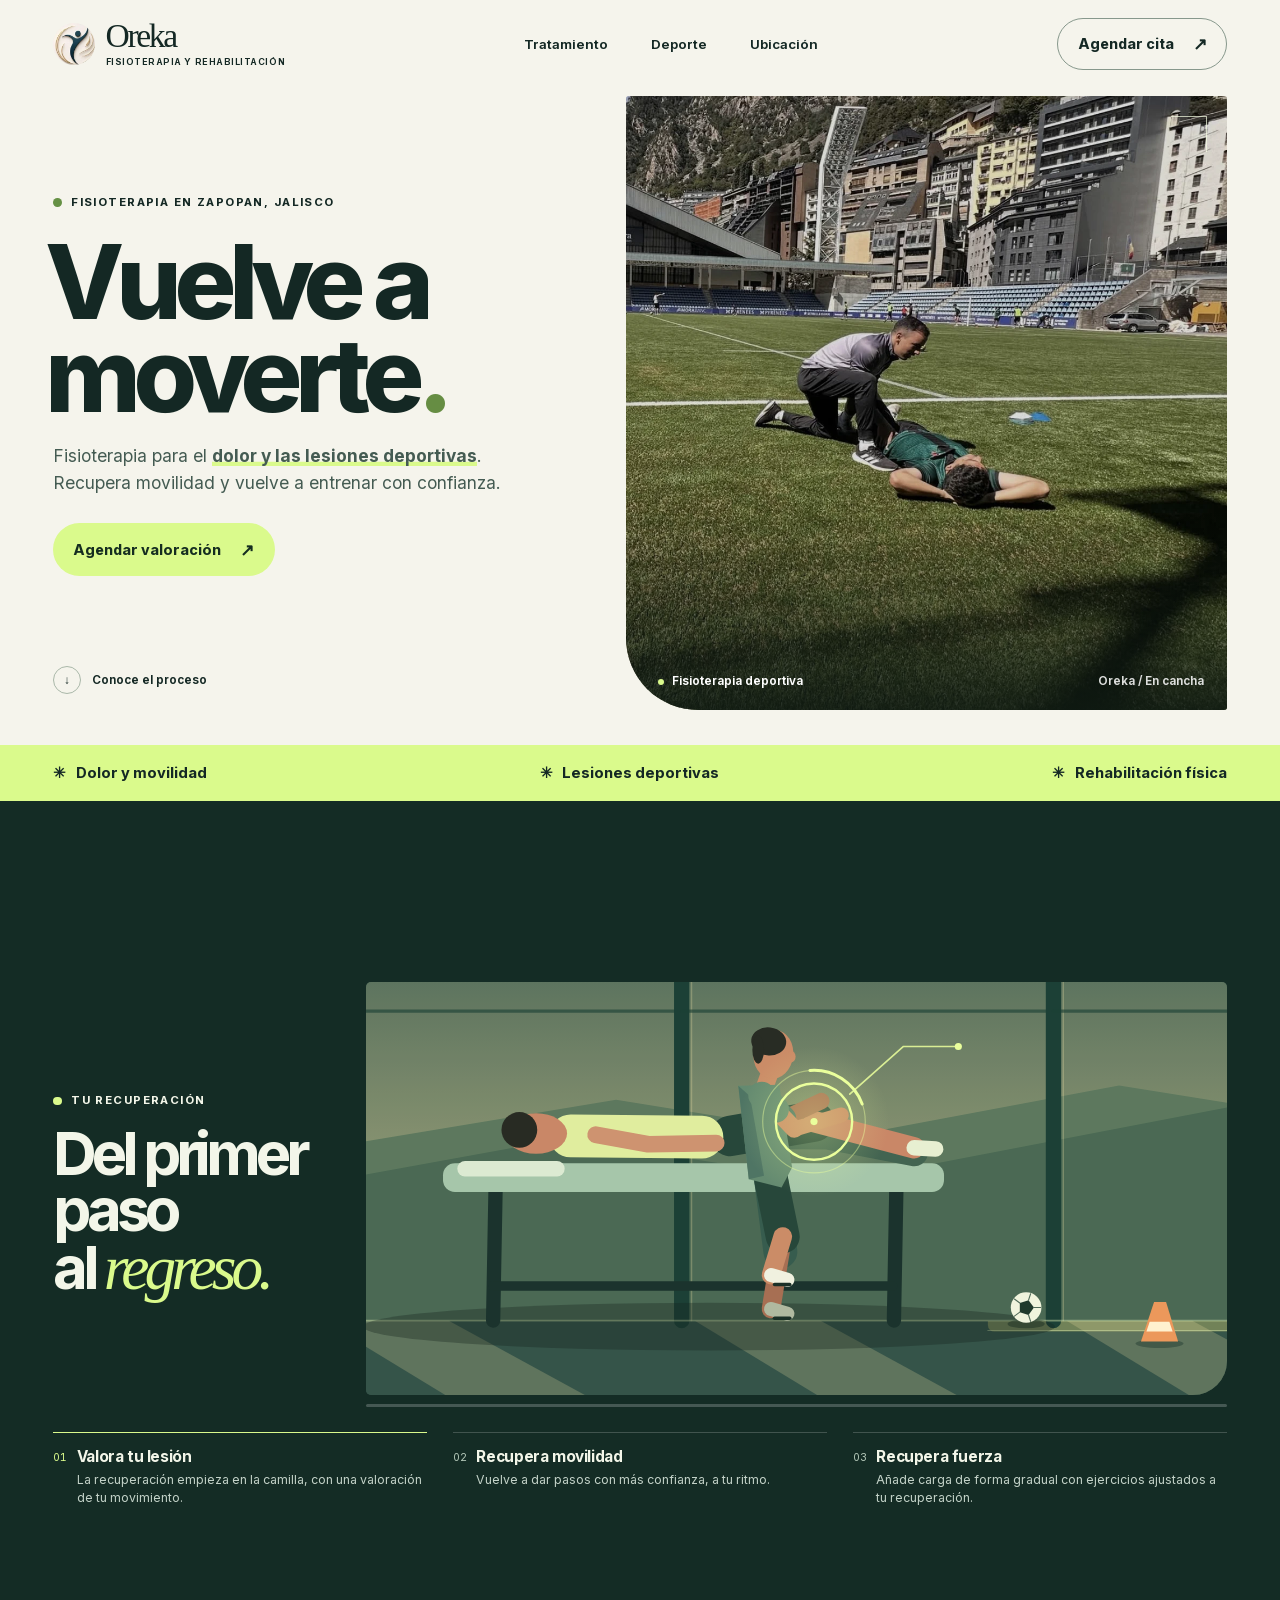
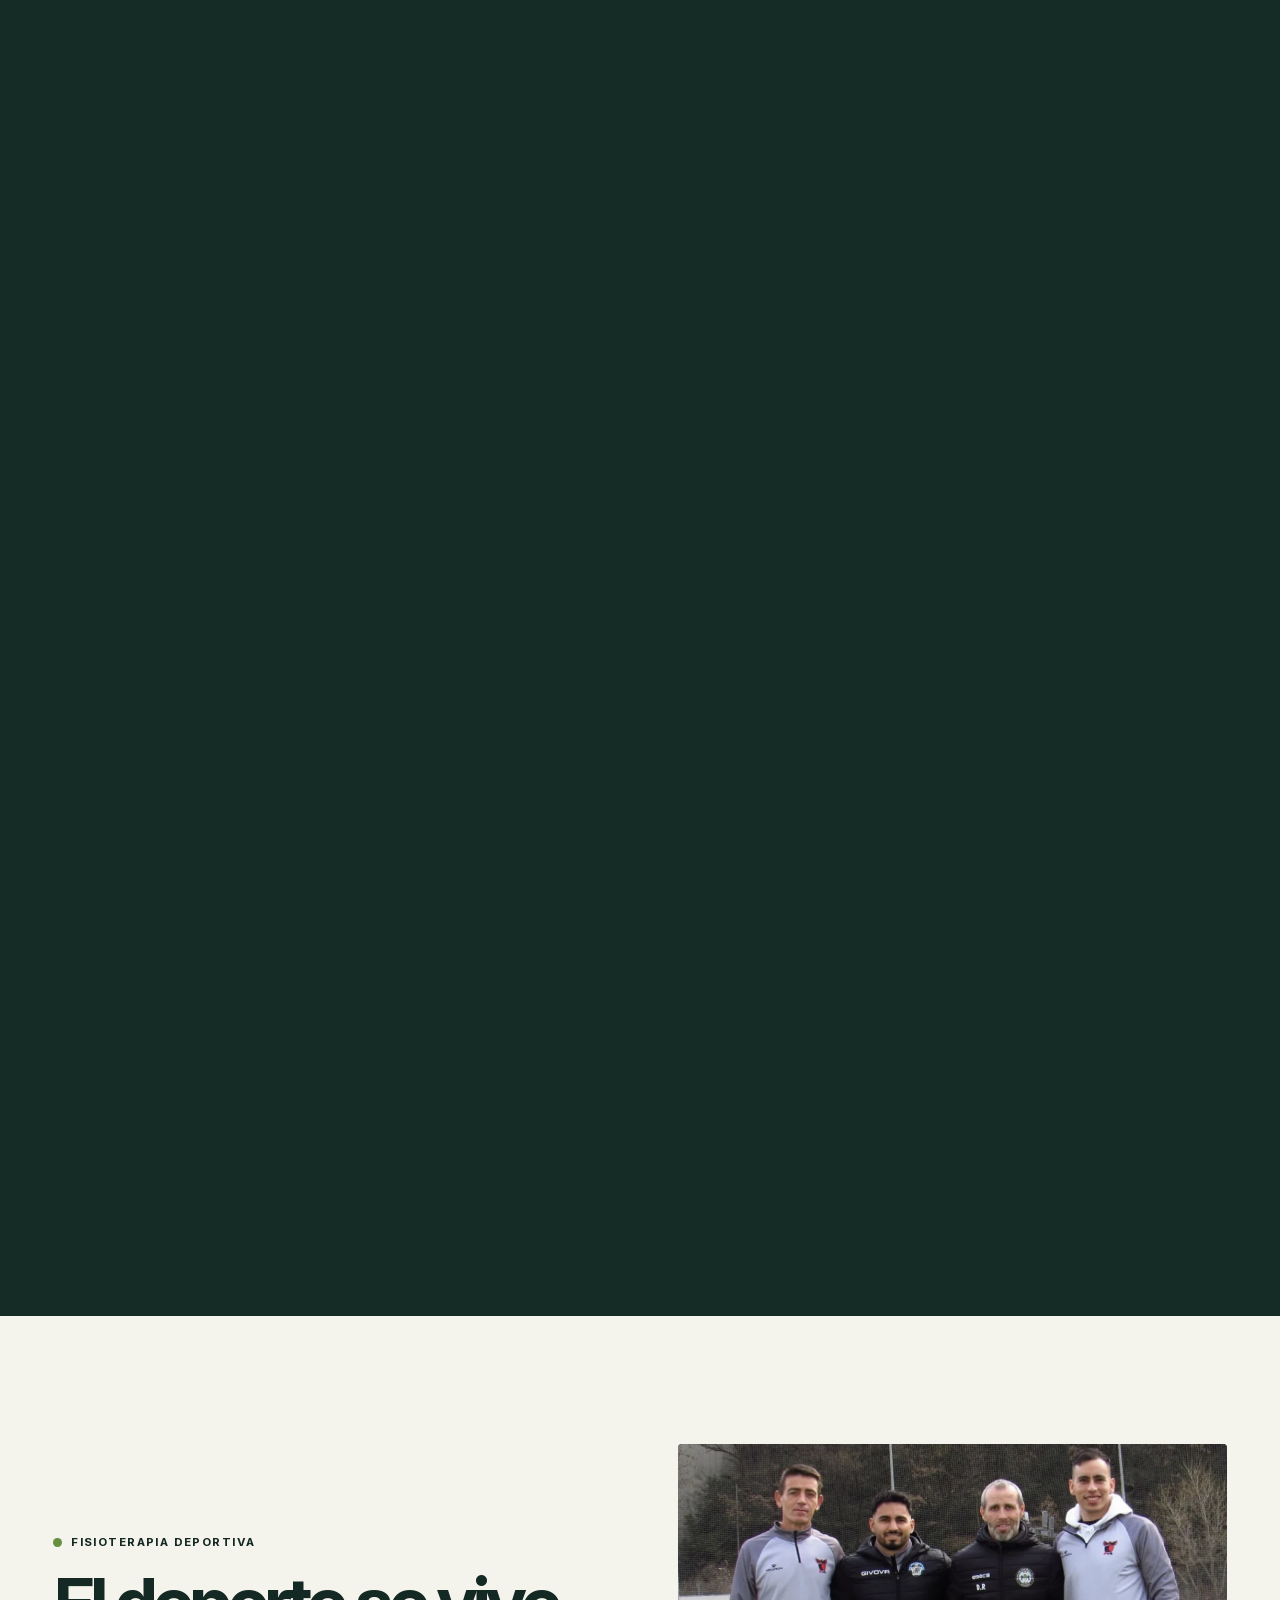
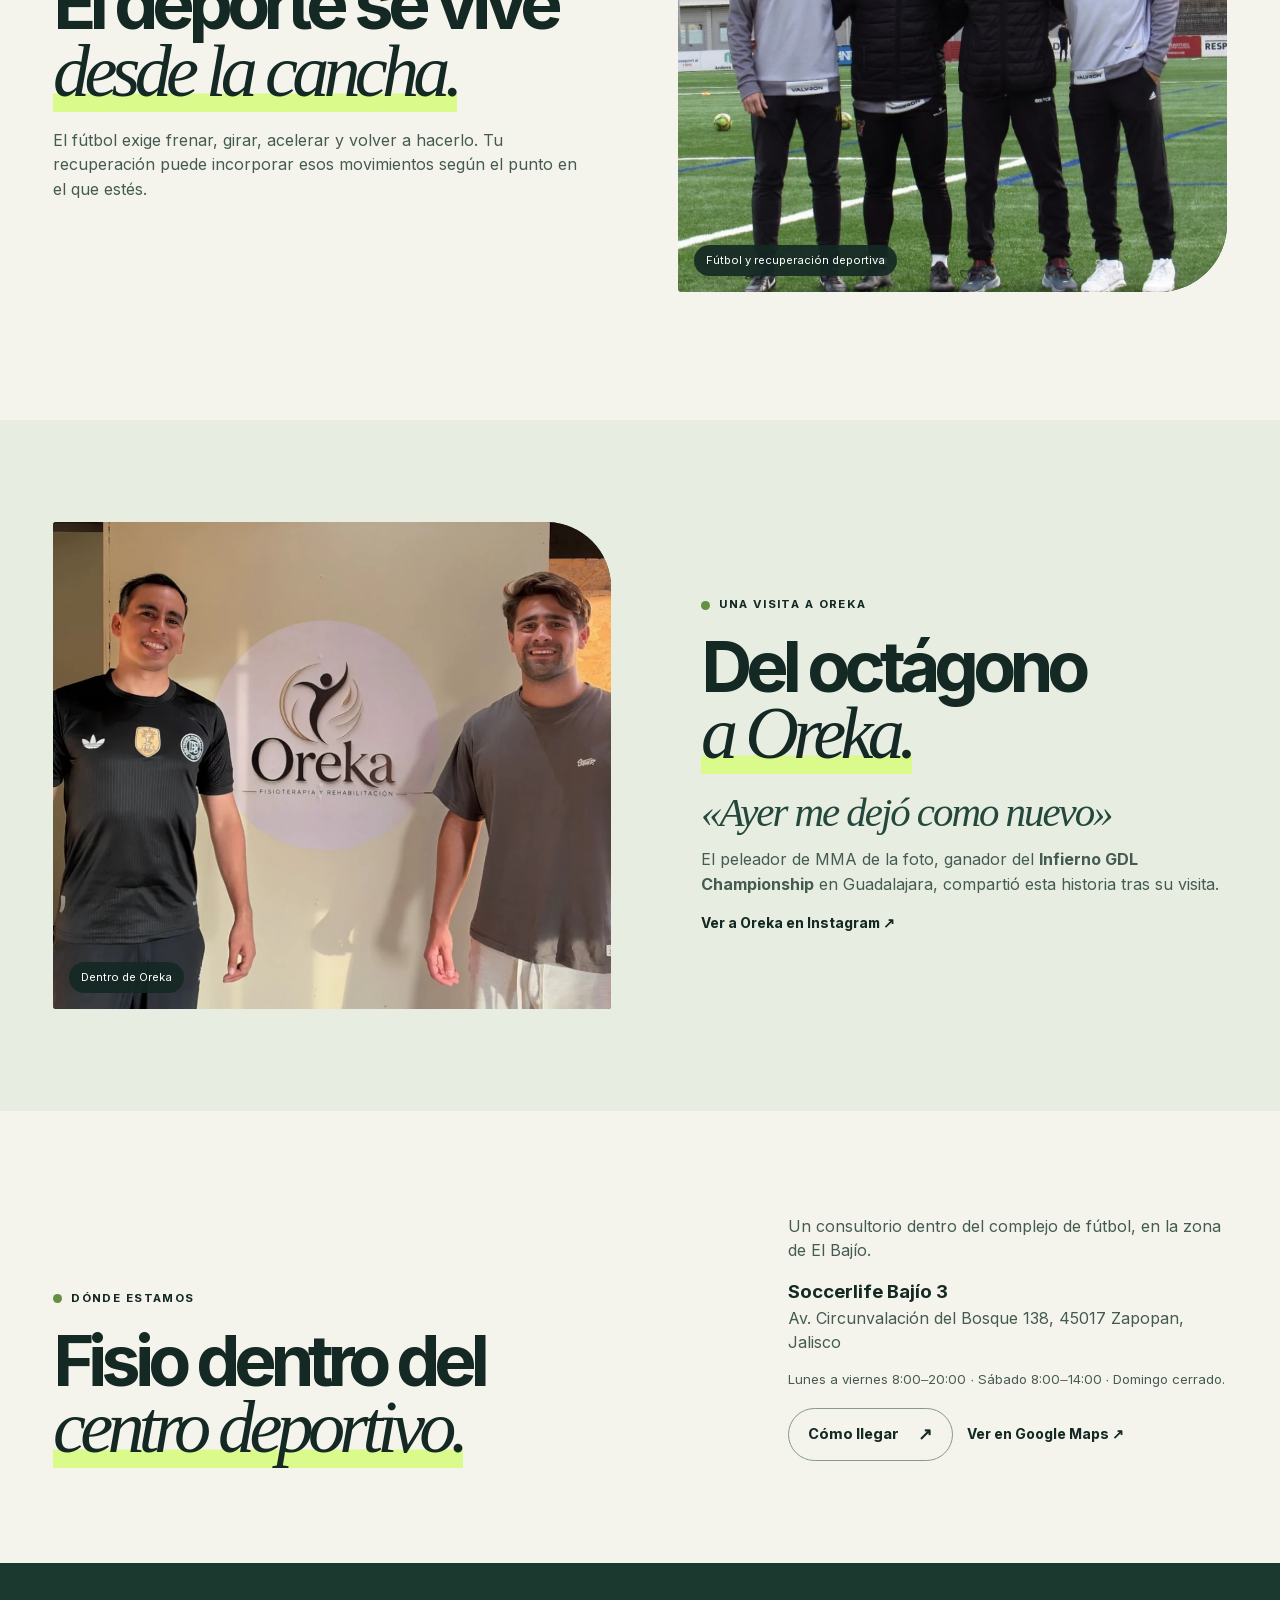
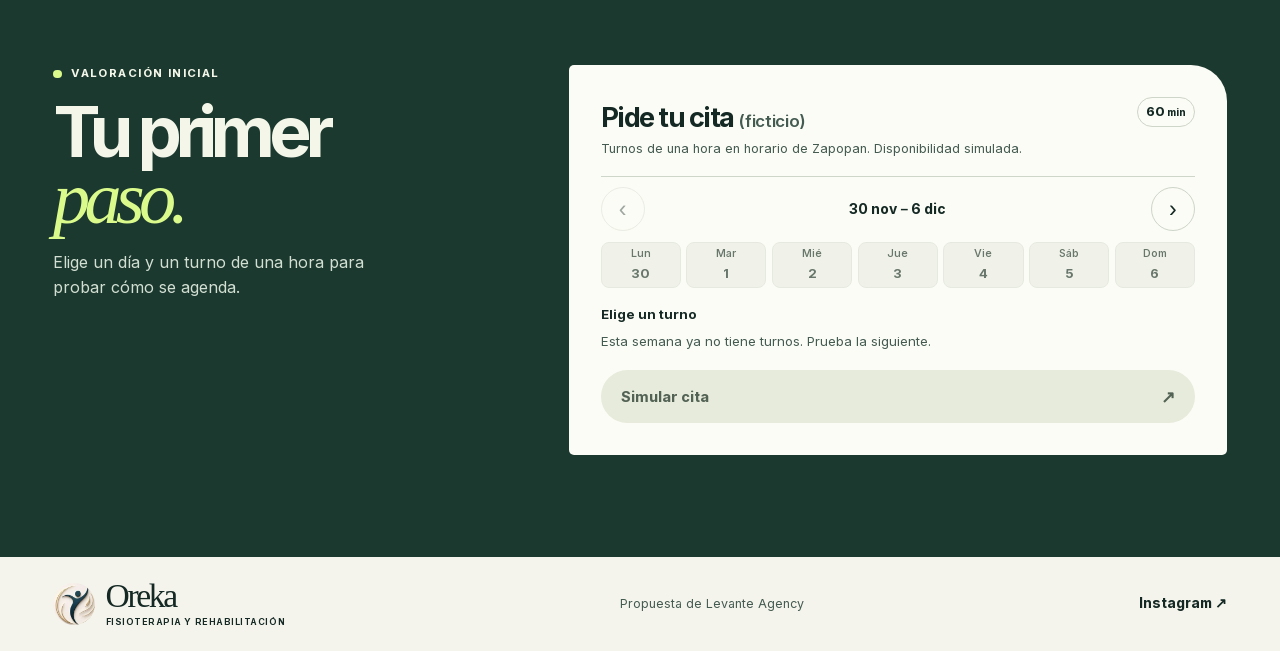
==== index.html @ 7a0b1329 "Publish Oreka physiotherapy landing" ====
<!doctype html>
<html lang="es-MX">
<head>
  <meta charset="utf-8">
  <meta name="viewport" content="width=device-width, initial-scale=1">
  <meta name="theme-color" content="#f5f4ec">
  <meta name="robots" content="noindex, nofollow">
  <meta name="description" content="Oreka Fisioterapia y Rehabilitación en Zapopan, Jalisco. Fisioterapia para el dolor, lesiones deportivas y recuperación de la movilidad.">
  <meta property="og:title" content="Oreka Fisioterapia y Rehabilitación">
  <meta property="og:description" content="Vuelve a moverte con confianza. Conoce Oreka y prueba la agenda de demostración.">
  <meta property="og:image" content="https://gonzalosystems.github.io/oreka-fisioterapia/assets/cancha.webp">
  <link rel="icon" href="assets/oreka-logo.webp" type="image/webp">
  <link rel="stylesheet" href="styles.css">
  <script defer src="app.js"></script>
  <title>Oreka · Fisioterapia y rehabilitación</title>
</head>
<body>
  <a class="skip" href="#contenido">Ir al contenido</a>
  <header class="header shell">
    <a class="brand" href="#inicio" aria-label="Oreka, inicio">
      <img src="assets/oreka-logo.webp" width="42" height="42" alt="">
      <span>Oreka<small>Fisioterapia y rehabilitación</small></span>
    </a>
    <nav aria-label="Navegación principal">
      <a href="#tratamiento">Tratamiento</a>
      <a href="#deporte">Deporte</a>
      <a href="#ubicacion">Ubicación</a>
    </nav>
    <a class="button button-outline header-book" href="#cita">Agendar cita <span aria-hidden="true">↗</span></a>
  </header>

  <main id="contenido">
    <section class="hero shell" id="inicio" aria-labelledby="hero-title">
      <div class="hero-copy">
        <p class="eyebrow"><span class="dot"></span> Fisioterapia en Zapopan, Jalisco</p>
        <h1 id="hero-title">Vuelve a<br>moverte<span class="period">.</span></h1>
        <p class="hero-description">Fisioterapia para el <strong class="accent-mark">dolor y las lesiones deportivas</strong>. Recupera movilidad y vuelve a entrenar con confianza.</p>
        <a class="button button-primary" href="#cita">Agendar valoración <span aria-hidden="true">↗</span></a>
        <a class="scroll-link" href="#tratamiento"><span aria-hidden="true">↓</span> Conoce el proceso</a>
      </div>
      <figure class="hero-image">
        <img src="assets/cancha.webp" width="1132" height="1143" alt="Fisioterapeuta atendiendo a un jugador sobre el césped de una cancha de fútbol" fetchpriority="high">
        <div class="finder" aria-hidden="true"></div>
        <figcaption><i></i> Fisioterapia deportiva <span>Oreka / En cancha</span></figcaption>
      </figure>
    </section>

    <div class="service-strip" aria-label="Áreas de atención">
      <div class="shell">
        <span><i aria-hidden="true">✳</i> Dolor y movilidad</span>
        <span><i aria-hidden="true">✳</i> Lesiones deportivas</span>
        <span><i aria-hidden="true">✳</i> Rehabilitación física</span>
      </div>
    </div>

    <section class="motion" id="tratamiento" aria-labelledby="motion-title">
      <div class="motion-sticky">
        <div class="shell motion-inner">
          <div class="motion-intro">
            <p class="eyebrow"><span class="dot"></span> Tu recuperación</p>
            <h2 id="motion-title">Del primer paso<br> al <em>regreso.</em></h2>
          </div>
          <div class="motion-figure">
            <canvas id="athlete" width="1000" height="480" aria-hidden="true"></canvas>
            <div class="motion-track" aria-hidden="true"><span></span></div>
          </div>
          <ol class="motion-steps">
            <li><span class="step-number" aria-hidden="true">01</span><div><h3>Valora tu lesión</h3><p>La recuperación empieza en la camilla, con una valoración de tu movimiento.</p></div></li>
            <li><span class="step-number" aria-hidden="true">02</span><div><h3>Recupera movilidad</h3><p>Vuelve a dar pasos con más confianza, a tu ritmo.</p></div></li>
            <li><span class="step-number" aria-hidden="true">03</span><div><h3>Recupera fuerza</h3><p>Añade carga de forma gradual con ejercicios ajustados a tu recuperación.</p></div></li>
          </ol>
        </div>
      </div>
    </section>

    <section class="sport shell" id="deporte" aria-labelledby="sport-title">
      <div class="section-intro">
        <p class="eyebrow"><span class="dot"></span> Fisioterapia deportiva</p>
        <h2 id="sport-title">El deporte se vive<br><em class="accent-mark">desde la cancha.</em></h2>
        <p>El fútbol exige frenar, girar, acelerar y volver a hacerlo. Tu recuperación puede incorporar esos movimientos según el punto en el que estés.</p>
      </div>
      <figure class="team-image">
        <img src="assets/equipo.webp" alt="Cuatro integrantes de un cuerpo deportivo posan juntos en un campo de fútbol" width="1050" height="953" loading="lazy">
        <figcaption>Fútbol y recuperación deportiva</figcaption>
      </figure>
    </section>

    <section class="story" aria-labelledby="story-title">
      <div class="shell story-grid">
        <figure class="story-image">
          <img src="assets/oreka-mma.webp" alt="El fisioterapeuta de Oreka a la izquierda junto a un peleador de MMA en las instalaciones de Oreka" width="1150" height="900" loading="lazy">
          <figcaption>Dentro de Oreka</figcaption>
        </figure>
        <div class="story-copy">
          <p class="eyebrow"><span class="dot"></span> Una visita a Oreka</p>
          <h2 id="story-title">Del octágono<br><em class="accent-mark">a Oreka.</em></h2>
          <blockquote>«Ayer me dejó como nuevo»</blockquote>
          <p>El peleador de MMA de la foto, ganador del <strong>Infierno GDL Championship</strong> en Guadalajara, compartió esta historia tras su visita.</p>
          <a class="text-link" href="https://www.instagram.com/oreka_fisio/" target="_blank" rel="noopener">Ver a Oreka en Instagram <span aria-hidden="true">↗</span></a>
        </div>
      </div>
    </section>

    <section class="location shell" id="ubicacion" aria-labelledby="location-title">
      <div>
        <p class="eyebrow"><span class="dot"></span> Dónde estamos</p>
        <h2 id="location-title">Fisio dentro del<br><em class="accent-mark">centro deportivo.</em></h2>
      </div>
      <div class="location-detail">
        <p>Un consultorio dentro del complejo de fútbol, en la zona de El Bajío.</p>
        <address><strong>Soccerlife Bajío 3</strong>Av. Circunvalación del Bosque 138, 45017 Zapopan, Jalisco</address>
        <p class="location-hours">Lunes a viernes 8:00–20:00 · Sábado 8:00–14:00 · Domingo cerrado.</p>
        <a class="button button-outline" href="https://www.google.com/maps/dir/?api=1&amp;destination=Oreka%20Fisioterapia%20y%20Rehabilitaci%C3%B3n%2C%20Av.%20Circunvalaci%C3%B3n%20del%20Bosque%20138%2C%20Zapopan%2C%20Jalisco" target="_blank" rel="noopener">Cómo llegar <span aria-hidden="true">↗</span></a>
        <a class="text-link google-profile" href="https://www.google.com/maps/search/?api=1&amp;query=Oreka%20fisioterapia%20y%20rehabilitaci%C3%B3n%2C%20Av.%20Circunvalaci%C3%B3n%20del%20Bosque%20138%2C%20Zapopan" target="_blank" rel="noopener">Ver en Google Maps <span aria-hidden="true">↗</span></a>
      </div>
    </section>

    <section class="booking" id="cita" aria-labelledby="booking-title">
      <div class="shell booking-inner">
        <div class="booking-copy">
          <p class="eyebrow"><span class="dot"></span> Valoración inicial</p>
          <h2 id="booking-title">Tu primer<br><em>paso.</em></h2>
          <p>Elige un día y un turno de una hora para probar cómo se agenda.</p>
        </div>
        <div class="calendar">
          <div class="calendar-heading">
            <div><h3>Pide tu cita <small>(ficticio)</small></h3><p id="calendar-note">Turnos de una hora en horario de Zapopan. Disponibilidad simulada.</p></div>
            <span class="calendar-clock" aria-hidden="true">60<span> min</span></span>
          </div>
          <div class="week-heading">
            <button type="button" id="prev-week" aria-label="Semana anterior">‹</button>
            <p id="week-label" aria-live="polite"></p>
            <button type="button" id="next-week" aria-label="Semana siguiente">›</button>
          </div>
          <fieldset class="choice-field">
            <legend class="sr-only">Elige el día</legend>
            <div class="days" id="days"></div>
          </fieldset>
          <fieldset class="choice-field">
            <legend id="slots-label">Elige un turno</legend>
            <div class="slots" id="slots"></div>
          </fieldset>
          <button class="button button-primary reserve" type="button" id="reserve" disabled>Simular cita <span aria-hidden="true">↗</span></button>
          <p id="confirmation" role="status" hidden></p>
          <noscript><p>Activa JavaScript para probar la agenda.</p></noscript>
        </div>
      </div>
    </section>
  </main>

  <footer class="footer shell">
    <a class="brand" href="#inicio" aria-label="Oreka, volver al inicio">
      <img src="assets/oreka-logo.webp" width="42" height="42" alt="">
      <span>Oreka<small>Fisioterapia y rehabilitación</small></span>
    </a>
    <p>Propuesta de Levante Agency</p>
    <a class="text-link" href="https://www.instagram.com/oreka_fisio/" target="_blank" rel="noopener">Instagram <span aria-hidden="true">↗</span></a>
  </footer>
</body>
</html>
---- styles.css ----
@font-face {
  font-family: Inter;
  src: url("assets/inter.woff2") format("woff2");
  font-weight: 100 900;
  font-display: swap;
}
:root {
  --paper: #f5f4ec;
  --ink: #142824;
  --muted: #445b52;
  --green: #1c4036;
  --acid: #dafa8c;
  --line: #ced5c9;
  --serif: Georgia, "Times New Roman", serif;
  --gutter: clamp(1.15rem, 4.15vw, 4.25rem);
}
* { box-sizing: border-box; }
html { scroll-behavior: smooth; }
body { margin: 0; background: var(--paper); color: var(--ink); font: 400 1rem/1.55 Inter, Arial, sans-serif; }
body, figure, blockquote, p, h1, h2, h3, ol { margin: 0; }
img { display: block; width: 100%; height: 100%; object-fit: cover; }
a { color: inherit; text-decoration: none; }
button { font: inherit; color: inherit; cursor: pointer; }
button:disabled { cursor: default; }
:focus-visible { outline: 3px solid #477a30; outline-offset: 4px; }
.motion :focus-visible, .booking :focus-visible { outline-color: #86ae53; }
.shell { width: min(100%, 1512px); margin-inline: auto; padding-inline: var(--gutter); }
.skip { position: absolute; z-index: 10; left: 1rem; top: .5rem; transform: translateY(-150%); padding: .75rem 1rem; background: white; }
.skip:focus { transform: none; }
.sr-only { position: absolute; width: 1px; height: 1px; clip-path: inset(50%); overflow: hidden; white-space: nowrap; }
.header { display: flex; align-items: center; justify-content: space-between; min-height: 88px; gap: 1rem; }
.brand { display: inline-flex; align-items: center; gap: .65rem; font: 500 2.1rem/.9 var(--serif); letter-spacing: -.07em; flex-shrink: 0; }
.brand img { width: 42px; height: 42px; border-radius: 50%; }
.brand small { display: block; margin-top: .38rem; font: 650 .56rem/1 Inter, Arial, sans-serif; letter-spacing: .06em; text-transform: uppercase; }
.header nav { display: flex; gap: clamp(1.1rem, 3.35vw, 3.5rem); font-size: .83rem; font-weight: 640; }
.header nav a:hover, .text-link:hover { text-decoration: underline; text-underline-offset: .24em; }
.button { display: inline-flex; align-items: center; justify-content: space-between; gap: 1.2rem; padding: .77rem 1.2rem; min-height: 48px; border: 1px solid transparent; border-radius: 99px; font-size: .89rem; font-weight: 740; transition: background .18s, color .18s, transform .18s; }
.button:hover:not(:disabled) { transform: translateY(-2px); }
.button span { font-size: 1.18em; }
.button-outline { border-color: #87988c; }
.button-outline:hover { background: #e4e9df; }
.button-primary { background: var(--acid); color: #152d20; }
.button-primary:hover:not(:disabled) { background: #cbe978; }
.button-primary:disabled { background: #e7ebdb; color: #526254; }
.hero { display: grid; grid-template-columns: 1fr 1.05fr; align-items: stretch; padding-top: 8px; padding-bottom: 2.15rem; }
.hero-copy { position: relative; align-self: stretch; display: flex; align-items: flex-start; flex-direction: column; justify-content: center; min-width: 0; padding: 3rem 1rem 5.3rem 0; }
.eyebrow { display: flex; align-items: center; gap: .58rem; font-size: .71rem; font-weight: 720; letter-spacing: .125em; text-transform: uppercase; }
.dot { display: inline-block; width: .55rem; height: .55rem; background: #659044; border-radius: 50%; flex: 0 0 auto; }
.hero h1 { font-size: clamp(4.15rem, 8.1vw, 8.6rem); font-weight: 780; line-height: .9; letter-spacing: -.079em; margin: 1.5rem 0 1.35rem -.075em; }
.period { color: #668d43; }
.accent-mark { box-shadow: inset 0 -.25em var(--acid); box-decoration-break: clone; -webkit-box-decoration-break: clone; }
.hero-description { max-width: 28rem; color: var(--muted); font-size: clamp(.97rem, 1.35vw, 1.19rem); margin-bottom: 1.65rem; }
.scroll-link { position: absolute; bottom: 1rem; display: inline-flex; align-items: center; gap: .65rem; font-size: .73rem; font-weight: 650; }
.scroll-link span { display: grid; place-items: center; border: 1px solid #aab8a9; width: 28px; height: 28px; border-radius: 50%; }
.hero-image { position: relative; overflow: hidden; isolation: isolate; height: clamp(460px, 48vw, 694px); border-radius: 3px 3px 3px 72px; background: #36513b; }
.hero-image img { object-position: center 50%; }
.hero-image::after { content: ""; position: absolute; inset: 35% 0 0; pointer-events: none; background: linear-gradient(transparent 50%, #101b13e0); }
.hero-image figcaption { position: absolute; z-index: 1; left: 2rem; right: 1.45rem; bottom: 1.24rem; color: #fff; display: flex; align-items: center; gap: .55rem; font-size: .73rem; font-weight: 650; }
.hero-image figcaption span { margin-left: auto; opacity: .85; }
.hero-image figcaption i { width: 6px; height: 6px; background: var(--acid); border-radius: 50%; }
.finder { position: absolute; top: 1.25rem; right: 1.25rem; width: 36px; height: 36px; border-top: 1px solid #f7ffe4b3; border-right: 1px solid #f7ffe4b3; }
.service-strip { background: var(--acid); }
.service-strip .shell { display: flex; justify-content: space-between; gap: 1rem; padding-block: 1.05rem; }
.service-strip span { display: flex; align-items: center; gap: .6rem; font-size: clamp(.65rem,1.25vw,.91rem); font-weight: 720; white-space: nowrap; }
.service-strip i { font-style: normal; }
h2 { font-weight: 700; font-size: clamp(2.5rem, 5.5vw, 6rem); line-height: .94; letter-spacing: -.085em; }
h2 em { font: italic 400 1.055em/.9 var(--serif); letter-spacing: -.078em; }
.motion { background: #142c25; color: #f3f6e9; }
.motion.is-animated { height: 235svh; }
.motion.is-animated .motion-sticky { position: sticky; top: 0; min-height: 100svh; display: grid; align-items: center; }
.motion-inner { display: grid; grid-template-columns: minmax(0,1fr) minmax(0,3fr); align-items: center; gap: clamp(.8rem,2vw,2rem); padding-block: clamp(1.6rem,5vh,4rem); }
.motion .dot, .booking .dot { background: var(--acid); }
.motion h2, .booking h2 { margin-top: 1rem; }
.motion h2 { font-size: clamp(2rem,4.7vw,5.1rem); }
.motion h2 em, .booking h2 em { color: var(--acid); }
.motion-figure { width: 100%; max-width: min(100%, 120svh); margin-inline: auto; min-width: 0; }
.motion-figure canvas { display: block; width: 100%; height: auto; aspect-ratio: 1000/480; border-radius: 5px 5px 34px 5px; background: #355449; }
.motion-track { height: 3px; margin-top: .55rem; overflow: hidden; border-radius: 3px; background: #ffffff36; }
.motion-track span { display: block; height: 100%; background: var(--acid); transform: scaleX(0); transform-origin: left; }
.motion-steps { grid-column: 1/-1; display: grid; grid-template-columns: repeat(3,minmax(0,1fr)); gap: clamp(.8rem,2vw,2rem); list-style: none; padding: 0; }
.motion-steps li { display: grid; grid-template-columns: auto 1fr; gap: .6rem; border-top: 1px solid #ffffff31; padding: .85rem 0; }
.motion-steps li.is-current { border-top-color: var(--acid); }
.step-number { color: #b3c7b8; font-size: .66rem; padding-top: .28em; font-variant-numeric: tabular-nums; }
.is-current .step-number { color: var(--acid); }
.motion-steps h3 { font-size: .96rem; line-height: 1.25; letter-spacing: -.025em; margin-bottom: .28rem; }
.motion-steps p { color: #c3d2c8; font-size: .77rem; line-height: 1.46; }
.sport { display: grid; grid-template-columns: 1fr 1fr; align-items: center; gap: clamp(2rem,6vw,7rem); padding-block: clamp(4.5rem,10vw,9.75rem); }
.section-intro h2, .story h2, .location h2 { margin: 1.25rem 0 1.45rem; }
.section-intro p:last-child, .story-copy > p:not(.eyebrow), .location-detail p { color: var(--muted); max-width: 33rem; }
.team-image, .story-image { position: relative; isolation: isolate; overflow: hidden; background: #314939; }
.team-image { height: clamp(250px,35vw,520px); border-radius: 4px 4px 68px 4px; }
.team-image img { object-position: 50% 42%; }
.team-image figcaption, .story-image figcaption { position: absolute; bottom: 1rem; left: 1rem; padding: .42rem .75rem; border-radius: 40px; color: white; background: #142824e8; font-size: .7rem; }
.story { background: #e8ede2; }
.story-grid { display: grid; grid-template-columns: 1.03fr .97fr; gap: clamp(2rem,7vw,8rem); align-items: center; padding-block: clamp(3rem,8vw,7.5rem); }
.story-image { border-radius: 3px 65px 3px 3px; height: clamp(260px,38vw,540px); }
.story-image img { object-position: 50% 38%; }
.story blockquote { color: #24493c; font: italic 400 clamp(1.6rem,3.2vw,3.2rem)/1.08 var(--serif); letter-spacing: -.05em; margin: 1rem 0 .8rem; }
.text-link { display: inline-block; font-size: .86rem; font-weight: 730; }
.story .text-link { margin-top: 1rem; }
.location { padding-block: clamp(4.25rem,8vw,7.75rem); display: grid; grid-template-columns: 1.2fr .8fr; gap: clamp(2rem,6vw,7rem); align-items: end; }
.location h2 { margin-bottom: 0; }
.location address { font-style: normal; margin-bottom: .85rem; color: var(--muted); }
.location address strong { display: block; font-size: 1.17rem; color: var(--ink); }
.location-detail .button { margin-top: 1.15rem; margin-right: .6rem; }
.location-detail address { margin-top: .85rem; }
.google-profile { margin-top: .8rem; }
.location-hours { margin-top: .8rem; font-size: .83rem; }
.booking { background: #1b392f; color: #f3f6e9; }
.booking-inner { display: grid; grid-template-columns: .8fr 1.2fr; align-items: start; gap: clamp(2rem,6vw,6rem); padding-block: clamp(3rem,8vw,7.5rem); }
.booking-copy p:last-child { margin-top: 1.15rem; max-width: 22rem; color: #d3dfd3; }
.calendar { color: var(--ink); background: #fbfcf5; border-radius: 5px 36px 5px 5px; padding: clamp(.9rem,3vw,2rem); min-width: 0; }
.calendar-heading { display: flex; justify-content: space-between; align-items: start; gap: .6rem; padding-bottom: 1.05rem; border-bottom: 1px solid var(--line); }
.calendar-heading h3 { font-size: clamp(1.15rem,2.2vw,1.7rem); letter-spacing: -.055em; }
.calendar-heading h3 small { font-size: .62em; font-weight: 600; color: var(--muted); letter-spacing: -.02em; }
.calendar-heading p { font-size: .8rem; color: var(--muted); }
.calendar-clock { border: 1px solid var(--line); border-radius: 30px; padding: .25rem .5rem; font-size: .8rem; white-space: nowrap; font-weight: 750; }
.calendar-clock span { font-size: .62rem; }
.week-heading { display: grid; grid-template-columns: 44px 1fr 44px; align-items: center; text-align: center; margin: .65rem 0; }
.week-heading p { font-size: .86rem; font-weight: 720; }
.week-heading button { background: transparent; border: 1px solid var(--line); border-radius: 50%; min-height: 44px; font-size: 1.45rem; line-height: 1; }
.week-heading button:disabled { opacity: .4; }
.choice-field { margin: 0; padding: 0; border: 0; min-inline-size: 0; }
.choice-field + .choice-field { margin-top: 1rem; }
.choice-field legend:not(.sr-only) { font-size: .82rem; font-weight: 700; margin-bottom: .45rem; padding: 0; }
.days, .slots { display: grid; gap: .35rem; }
.days { grid-template-columns: repeat(7,minmax(0,1fr)); }
.slots { grid-template-columns: repeat(4,minmax(0,1fr)); }
.choice { position: relative; min-width: 0; cursor: pointer; }
.choice input { position: absolute; margin: 0; width: 100%; height: 100%; inset: 0; opacity: 0; cursor: inherit; }
.choice span { display: flex; min-height: 46px; border: 1px solid var(--line); border-radius: 8px; align-items: center; justify-content: center; flex-direction: column; font-size: .82rem; font-weight: 700; }
.choice small { font-size: .67rem; font-weight: 550; text-transform: capitalize; }
.choice input:focus-visible + span { outline: 3px solid #477a30; outline-offset: 1px; }
.choice input:checked + span { background: var(--green); color: #fff; border-color: var(--green); }
.choice input:disabled + span { color: #68766b; background: #f0f2e9; border-color: #e5e9df; }
.choice:has(input:disabled) { cursor: default; }
.choice:hover input:not(:disabled,:checked) + span, .week-heading button:hover:not(:disabled) { background: #edf1e5; }
.reserve { width: 100%; margin-top: 1.15rem; }
#confirmation { margin-top: .75rem; color: var(--green); font-size: .87rem; font-weight: 650; }
.empty-slots { grid-column: 1/-1; font-size: .83rem; color: var(--muted); }
.footer { display: flex; gap: 1rem; align-items: center; justify-content: space-between; padding-block: 1.5rem; }
.footer p { color: var(--muted); font-size: .78rem; }
@media (max-width: 900px) {
  .motion-inner { grid-template-columns: minmax(0,.85fr) minmax(0,2.15fr); gap: 1.1rem; }
}
@media (max-width: 660px) {
  .header { min-height: 69px; }
  .header nav { display: none; }
  .brand { font-size: 1.75rem; }
  .brand img { width: 35px; height: 35px; }
  .brand small { font-size: .49rem; }
  .header-book { padding: .5rem .75rem; gap: .4rem; min-height: 44px; font-size: .74rem; }
  .hero { grid-template-columns: 1fr; padding-bottom: 1.35rem; }
  .hero-copy { padding: 1.2rem 0 1.3rem; }
  .hero h1 { font-size: clamp(3.7rem,15vw,6.25rem); margin: 1.05rem 0 .93rem -.06em; }
  .hero-description { margin-bottom: 1.15rem; }
  .scroll-link { display: none; }
  .hero-image { height: clamp(250px,77vw,470px); border-bottom-left-radius: 48px; }
  .hero-image figcaption { left: 1.4rem; right: .85rem; bottom: .75rem; gap: .35rem; font-size: .62rem; }
  .service-strip .shell { flex-wrap: wrap; justify-content: space-around; gap: .35rem .55rem; padding-block: .8rem; }
  .service-strip span { gap: .25rem; white-space: normal; }
  .motion.is-animated { height: 200svh; }
  .motion-inner { grid-template-columns: 1fr; padding-block: 1.6rem; gap: .5rem; }
  .motion h2 { font-size: clamp(2rem,8.8vw,4rem); margin-top: .65rem; }
  .motion h2 br { display: none; }
  .motion h2 em::before { content: " "; }
  .motion-figure { max-width: min(100%,70svh); }
  .motion-figure canvas { aspect-ratio: 1000/640; border-bottom-right-radius: 22px; }
  .motion-steps { grid-template-columns: 1fr; gap: 0; padding-top: .45rem; }
  .motion-steps li { padding: .42rem 0; }
  .motion-steps h3 { font-size: .82rem; margin-bottom: .1rem; }
  .motion-steps p { font-size: .69rem; }
  .sport, .story-grid, .location, .booking-inner { grid-template-columns: 1fr; gap: 1.5rem; }
  .story-copy { grid-row: 1; }
  .team-image { height: clamp(245px,75vw,410px); }
  .story-image { height: clamp(245px,88vw,480px); }
  .location { gap: 1.15rem; }
  .footer { flex-wrap: wrap; }
  .footer p { order: 3; width: 100%; }
}
@media (max-width: 660px) and (max-height: 675px) {
  .motion-figure { max-width: min(100%,64svh); }
  .motion-inner { padding-block: .85rem; }
}
@media (max-width: 345px) {
  .brand { gap: .36rem; font-size: 1.55rem; }
  .brand small { font-size: .44rem; }
  .slots { grid-template-columns: repeat(3,minmax(0,1fr)); }
}
@media (prefers-reduced-motion: reduce) {
  *, *::before, *::after { scroll-behavior: auto !important; transition: none !important; }
  .motion.is-animated { height: auto; }
  .motion.is-animated .motion-sticky { position: static; min-height: 0; }
}
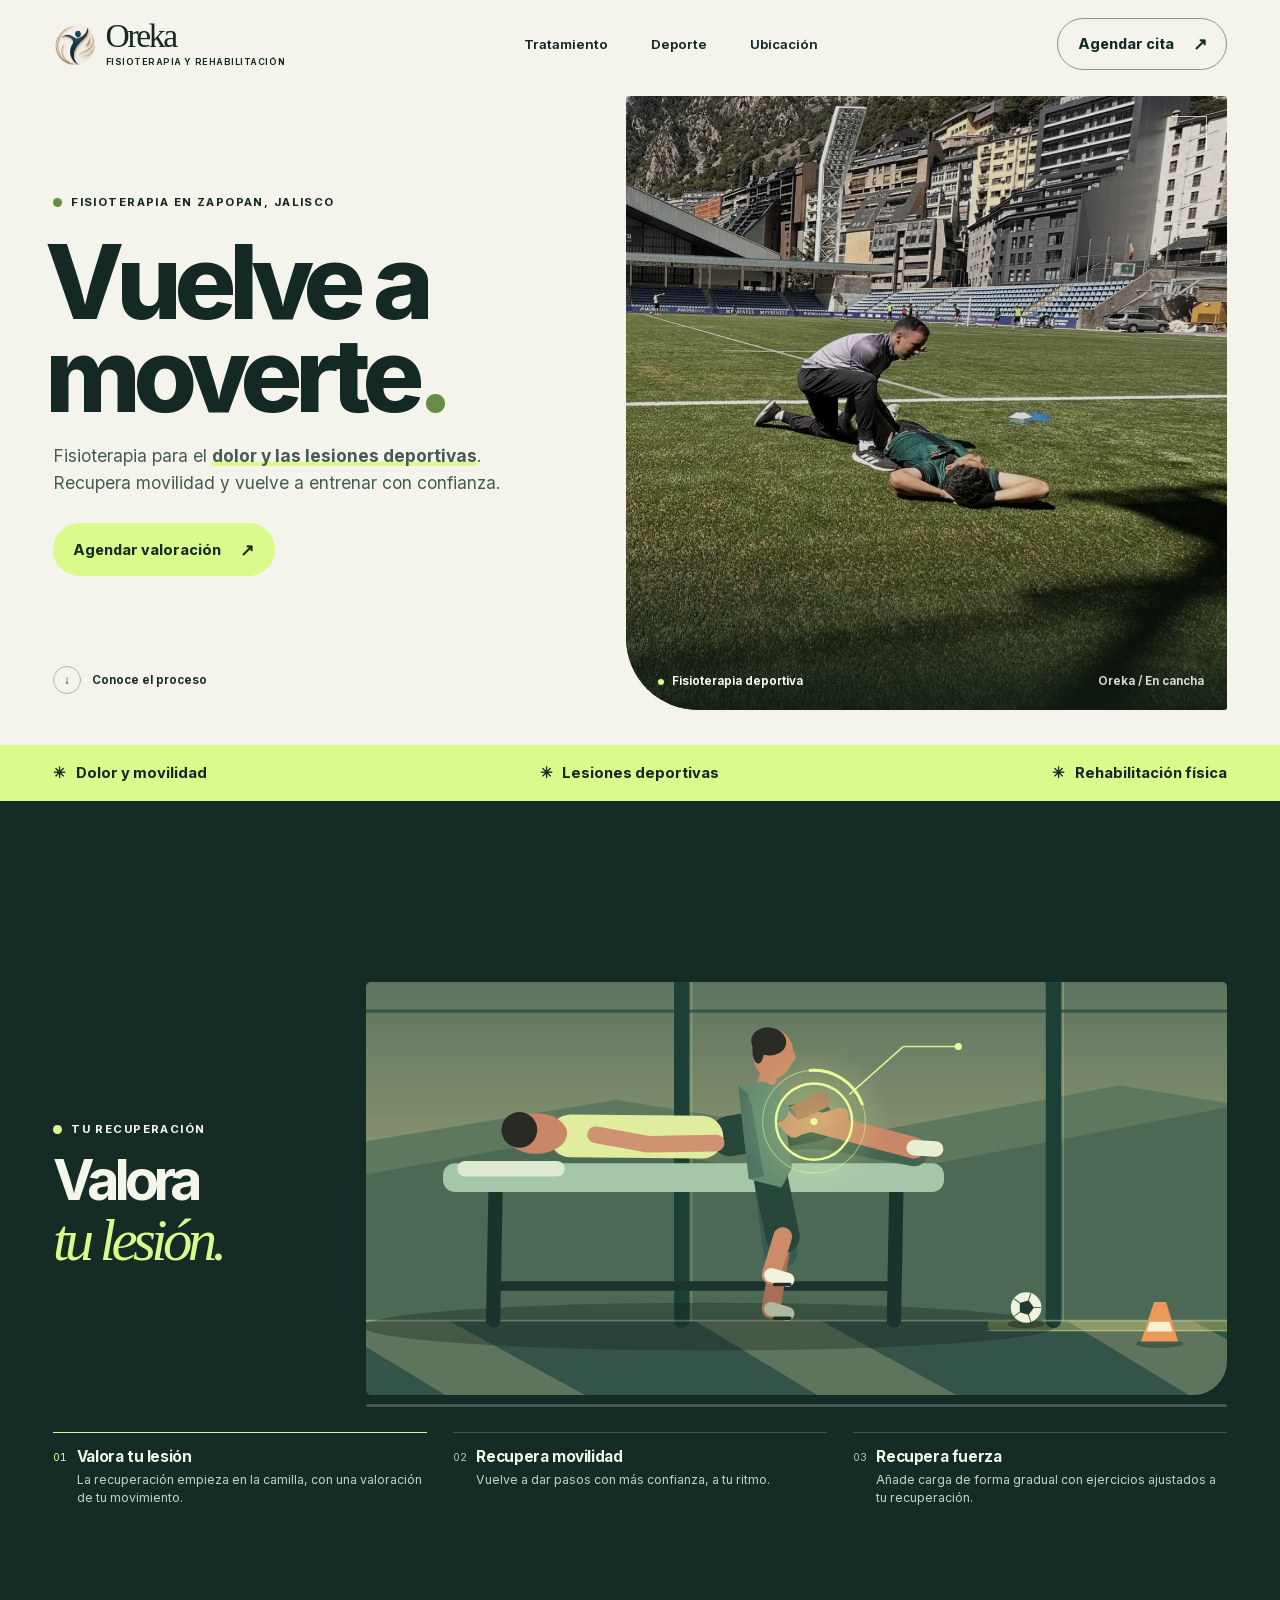
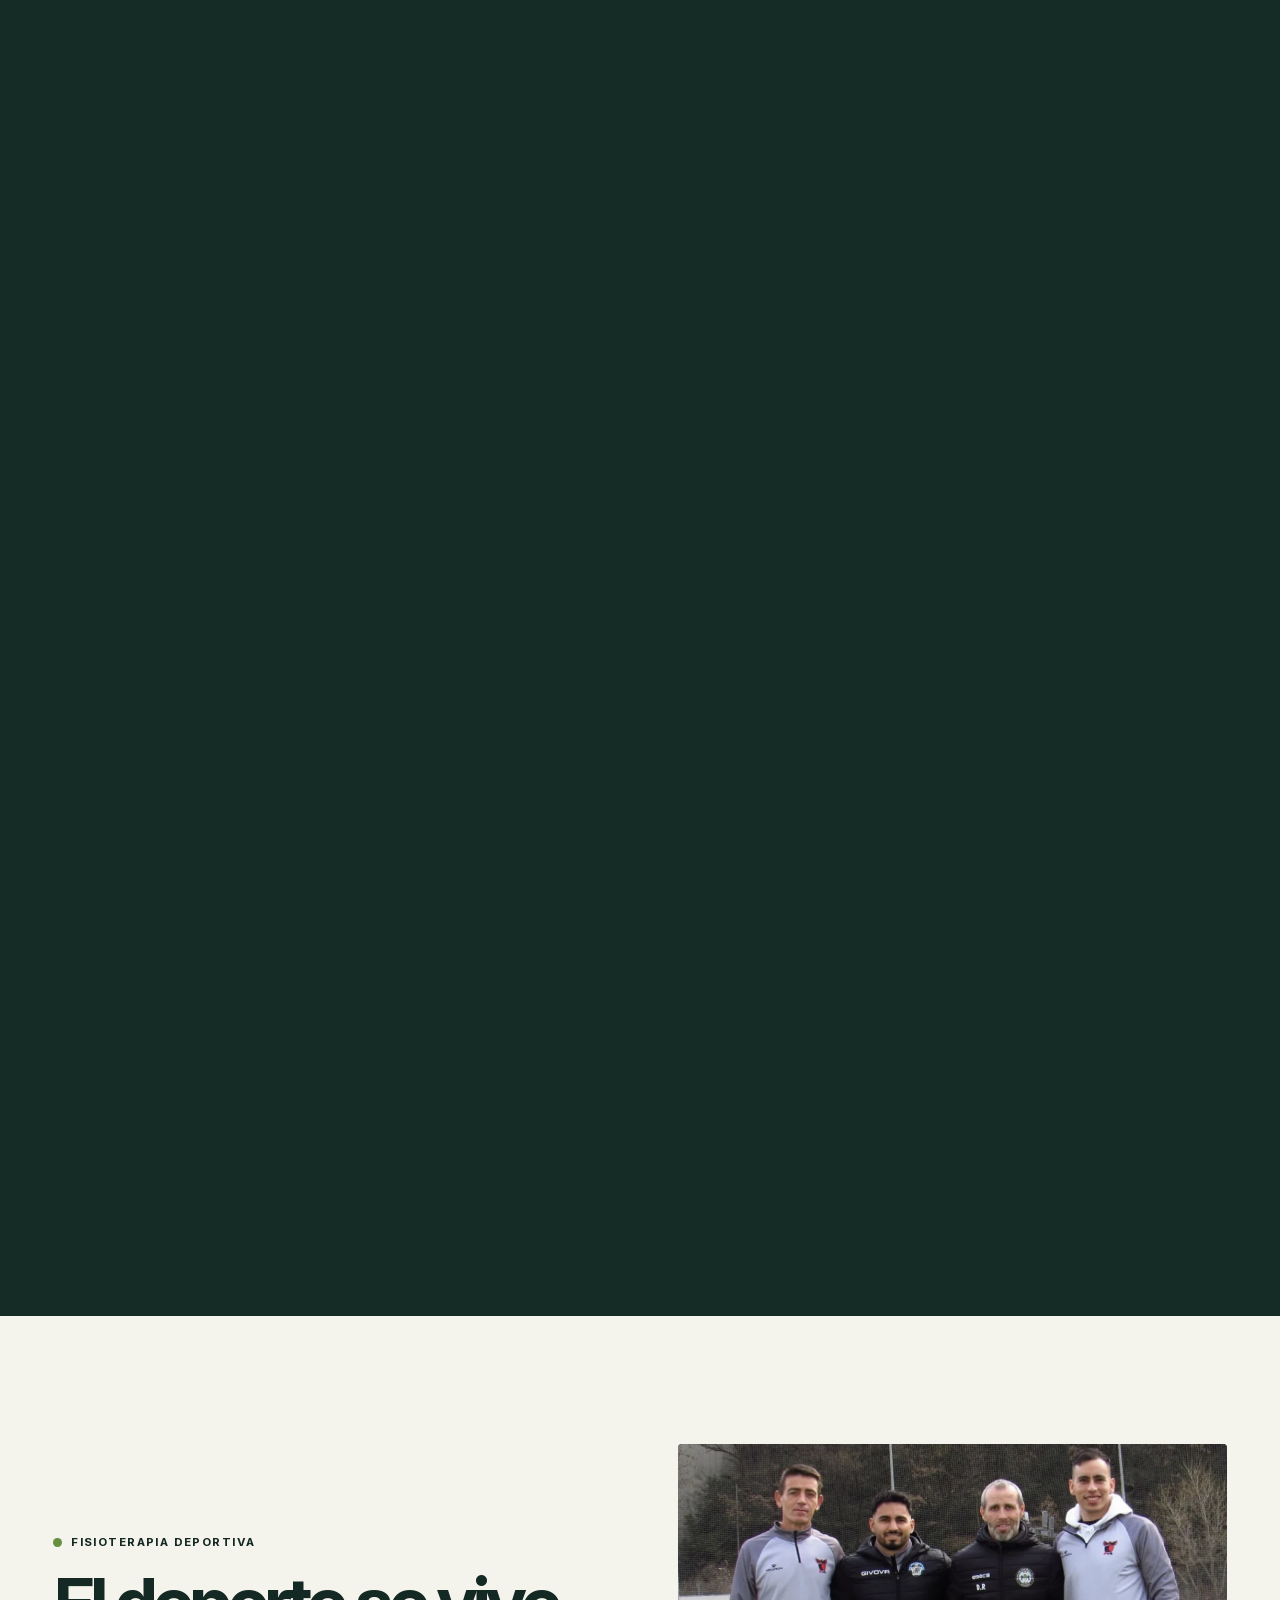
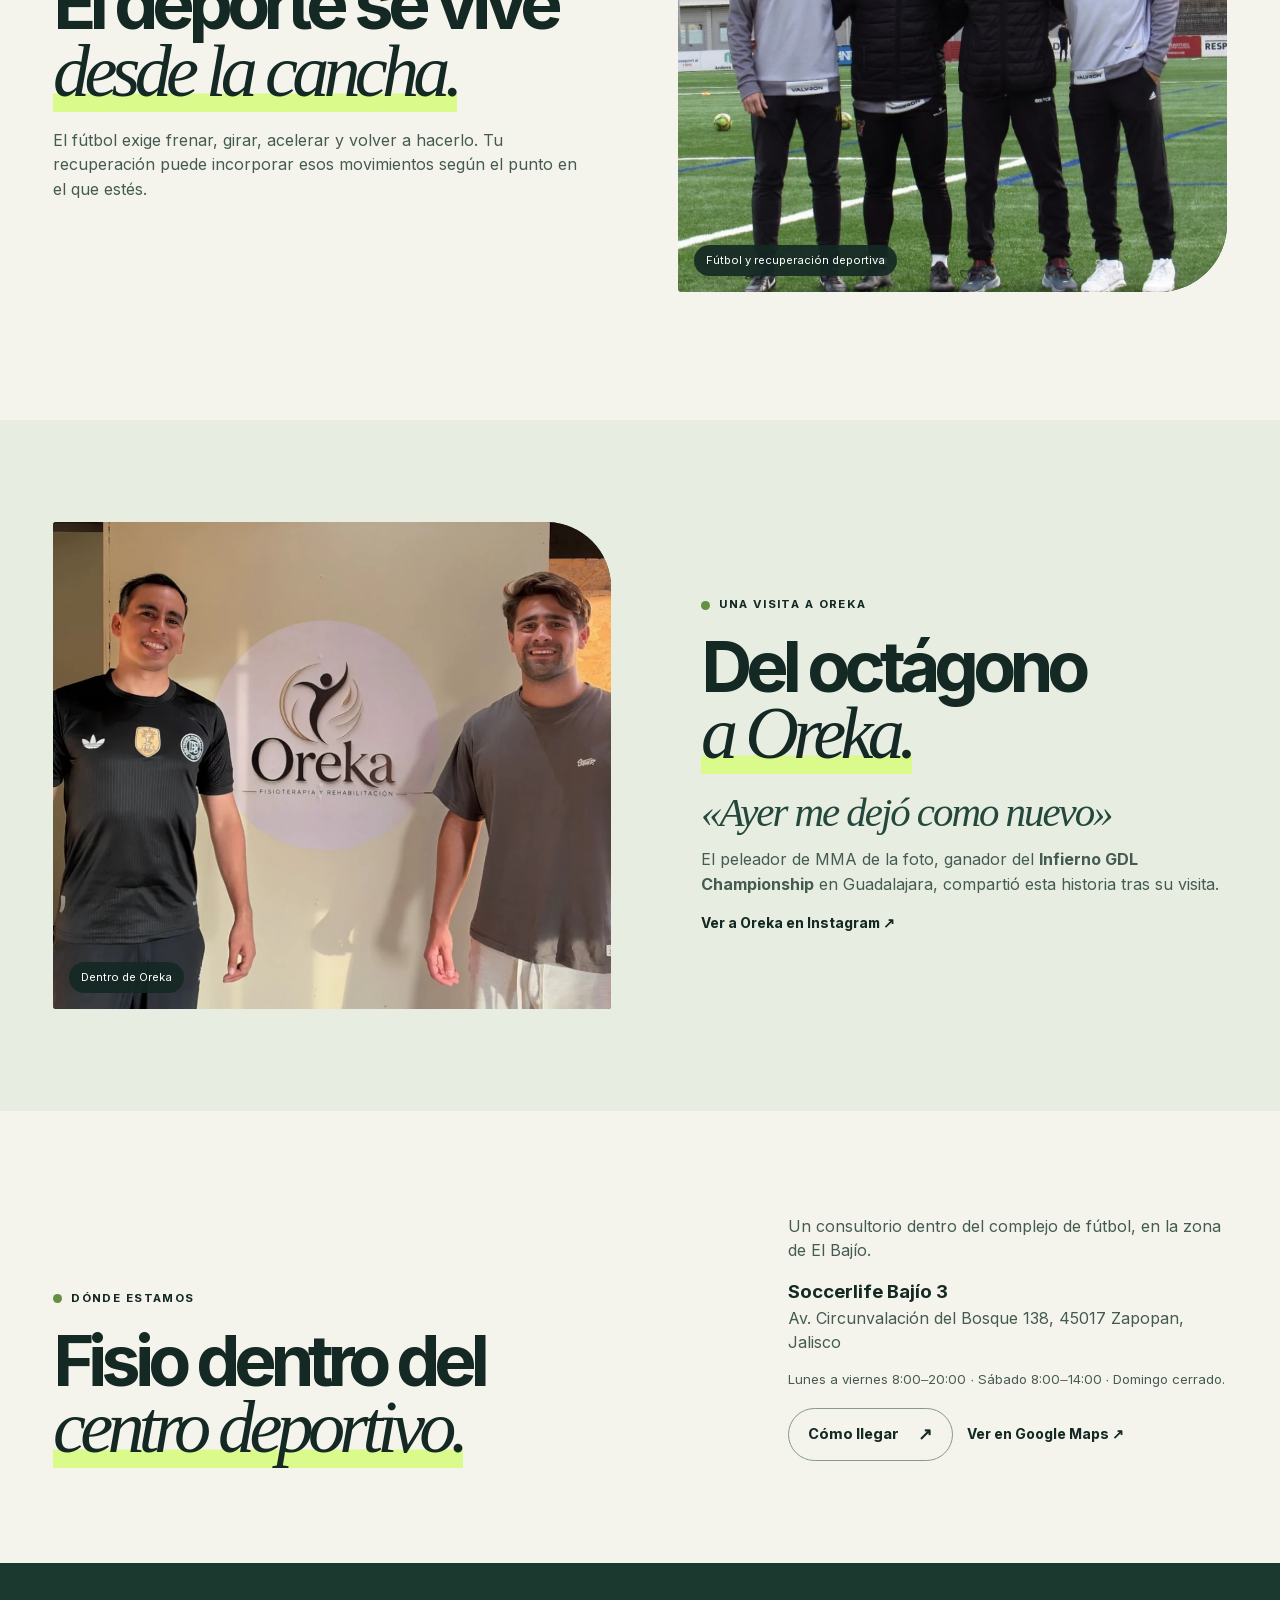
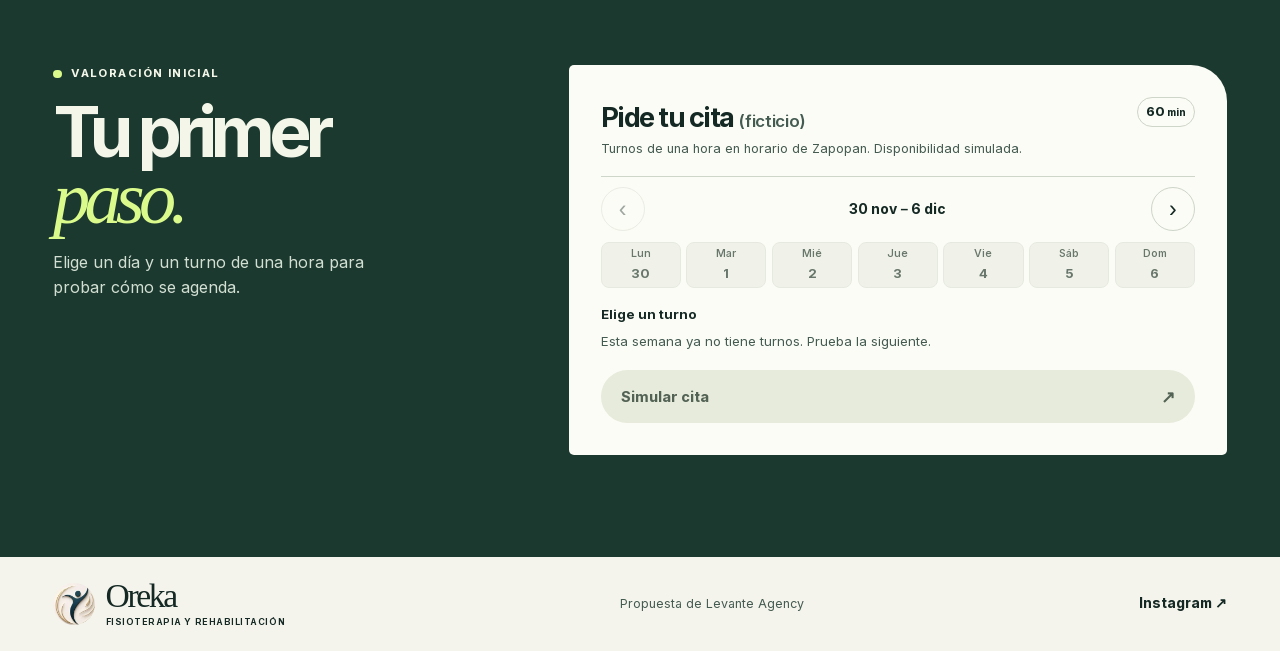
==== commit 3053a6b6: "Sync recovery heading with scroll and improve iPhone layout" ====
--- a/index.html
+++ b/index.html
@@ -8,7 +8,6 @@
   <meta name="description" content="Oreka Fisioterapia y Rehabilitación en Zapopan, Jalisco. Fisioterapia para el dolor, lesiones deportivas y recuperación de la movilidad.">
   <meta property="og:title" content="Oreka Fisioterapia y Rehabilitación">
   <meta property="og:description" content="Vuelve a moverte con confianza. Conoce Oreka y prueba la agenda de demostración.">
-  <meta property="og:image" content="https://gonzalosystems.github.io/oreka-fisioterapia/assets/cancha.webp">
   <link rel="icon" href="assets/oreka-logo.webp" type="image/webp">
   <link rel="stylesheet" href="styles.css">
   <script defer src="app.js"></script>
@@ -53,21 +52,21 @@
       </div>
     </div>
 
-    <section class="motion" id="tratamiento" aria-labelledby="motion-title">
+    <section class="motion" id="tratamiento" aria-labelledby="motion-label">
       <div class="motion-sticky">
         <div class="shell motion-inner">
           <div class="motion-intro">
-            <p class="eyebrow"><span class="dot"></span> Tu recuperación</p>
-            <h2 id="motion-title">Del primer paso<br> al <em>regreso.</em></h2>
+            <p class="eyebrow" id="motion-label"><span class="dot"></span> Tu recuperación</p>
+            <h2 id="motion-title">Valora <em>tu lesión.</em></h2>
           </div>
           <div class="motion-figure">
             <canvas id="athlete" width="1000" height="480" aria-hidden="true"></canvas>
             <div class="motion-track" aria-hidden="true"><span></span></div>
           </div>
           <ol class="motion-steps">
-            <li><span class="step-number" aria-hidden="true">01</span><div><h3>Valora tu lesión</h3><p>La recuperación empieza en la camilla, con una valoración de tu movimiento.</p></div></li>
-            <li><span class="step-number" aria-hidden="true">02</span><div><h3>Recupera movilidad</h3><p>Vuelve a dar pasos con más confianza, a tu ritmo.</p></div></li>
-            <li><span class="step-number" aria-hidden="true">03</span><div><h3>Recupera fuerza</h3><p>Añade carga de forma gradual con ejercicios ajustados a tu recuperación.</p></div></li>
+            <li><span class="step-number" aria-hidden="true">01</span><div><h3>Valora <span>tu lesión</span></h3><p>La recuperación empieza en la camilla, con una valoración de tu movimiento.</p></div></li>
+            <li><span class="step-number" aria-hidden="true">02</span><div><h3>Recupera <span>movilidad</span></h3><p>Vuelve a dar pasos con más confianza, a tu ritmo.</p></div></li>
+            <li><span class="step-number" aria-hidden="true">03</span><div><h3>Recupera <span>fuerza</span></h3><p>Añade carga de forma gradual con ejercicios ajustados a tu recuperación.</p></div></li>
           </ol>
         </div>
       </div>
--- a/styles.css
+++ b/styles.css
@@ -71,7 +71,8 @@
 .motion-inner { display: grid; grid-template-columns: minmax(0,1fr) minmax(0,3fr); align-items: center; gap: clamp(.8rem,2vw,2rem); padding-block: clamp(1.6rem,5vh,4rem); }
 .motion .dot, .booking .dot { background: var(--acid); }
 .motion h2, .booking h2 { margin-top: 1rem; }
-.motion h2 { font-size: clamp(2rem,4.7vw,5.1rem); }
+.motion h2 { font-size: clamp(2rem,4.35vw,4.7rem); }
+.motion h2 em { display: block; margin-top: .14em; }
 .motion h2 em, .booking h2 em { color: var(--acid); }
 .motion-figure { width: 100%; max-width: min(100%, 120svh); margin-inline: auto; min-width: 0; }
 .motion-figure canvas { display: block; width: 100%; height: auto; aspect-ratio: 1000/480; border-radius: 5px 5px 34px 5px; background: #355449; }
@@ -159,17 +160,20 @@
   .hero-image figcaption { left: 1.4rem; right: .85rem; bottom: .75rem; gap: .35rem; font-size: .62rem; }
   .service-strip .shell { flex-wrap: wrap; justify-content: space-around; gap: .35rem .55rem; padding-block: .8rem; }
   .service-strip span { gap: .25rem; white-space: normal; }
-  .motion.is-animated { height: 200svh; }
-  .motion-inner { grid-template-columns: 1fr; padding-block: 1.6rem; gap: .5rem; }
-  .motion h2 { font-size: clamp(2rem,8.8vw,4rem); margin-top: .65rem; }
-  .motion h2 br { display: none; }
-  .motion h2 em::before { content: " "; }
-  .motion-figure { max-width: min(100%,70svh); }
+  .motion.is-animated { height: 188svh; }
+  .motion-inner { grid-template-columns: minmax(0,1fr); padding-block: 1.3rem; gap: .8rem; }
+  .motion h2 { font-size: clamp(2.1rem,9.5vw,4rem); margin-top: .65rem; min-height: 1.94em; }
+  .motion h2 em { margin-top: .1em; }
+  .motion-figure { max-width: min(100%,66svh); }
   .motion-figure canvas { aspect-ratio: 1000/640; border-bottom-right-radius: 22px; }
-  .motion-steps { grid-template-columns: 1fr; gap: 0; padding-top: .45rem; }
-  .motion-steps li { padding: .42rem 0; }
-  .motion-steps h3 { font-size: .82rem; margin-bottom: .1rem; }
-  .motion-steps p { font-size: .69rem; }
+  .motion-steps { grid-template-columns: 1fr; gap: .45rem; }
+  .motion-steps li { padding: .5rem 0 0; }
+  .motion-steps h3 { font-size: .92rem; }
+  .motion-steps p { font-size: .88rem; }
+  .motion.is-animated .motion-steps li { grid-area: 1/1; border: 0; visibility: hidden; }
+  .motion.is-animated .motion-steps li.is-current { visibility: visible; }
+  .motion.is-animated .motion-steps h3 { position: absolute; width: 1px; height: 1px; overflow: hidden; clip-path: inset(50%); }
+  .choice span { min-height: 48px; }
   .sport, .story-grid, .location, .booking-inner { grid-template-columns: 1fr; gap: 1.5rem; }
   .story-copy { grid-row: 1; }
   .team-image { height: clamp(245px,75vw,410px); }
@@ -179,7 +183,7 @@
   .footer p { order: 3; width: 100%; }
 }
 @media (max-width: 660px) and (max-height: 675px) {
-  .motion-figure { max-width: min(100%,64svh); }
+  .motion-figure { max-width: min(100%,57svh); }
   .motion-inner { padding-block: .85rem; }
 }
 @media (max-width: 345px) {
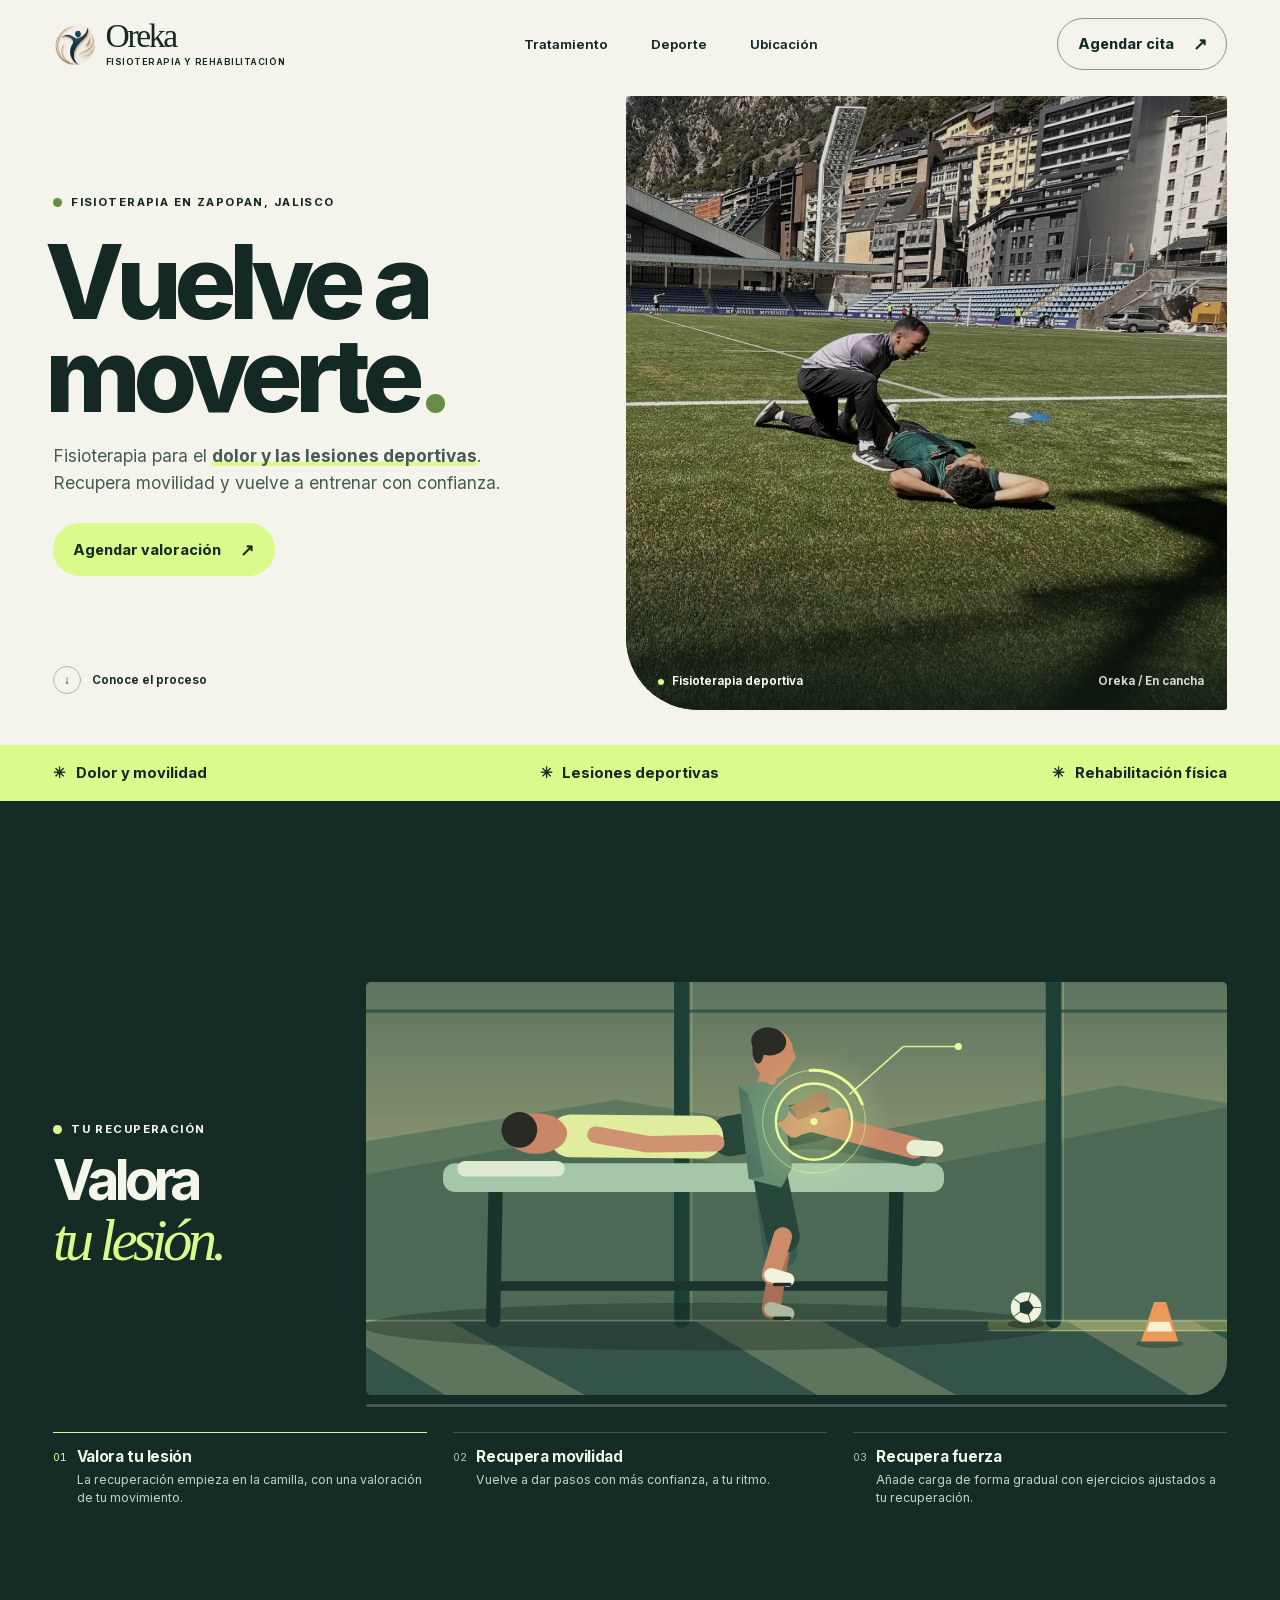
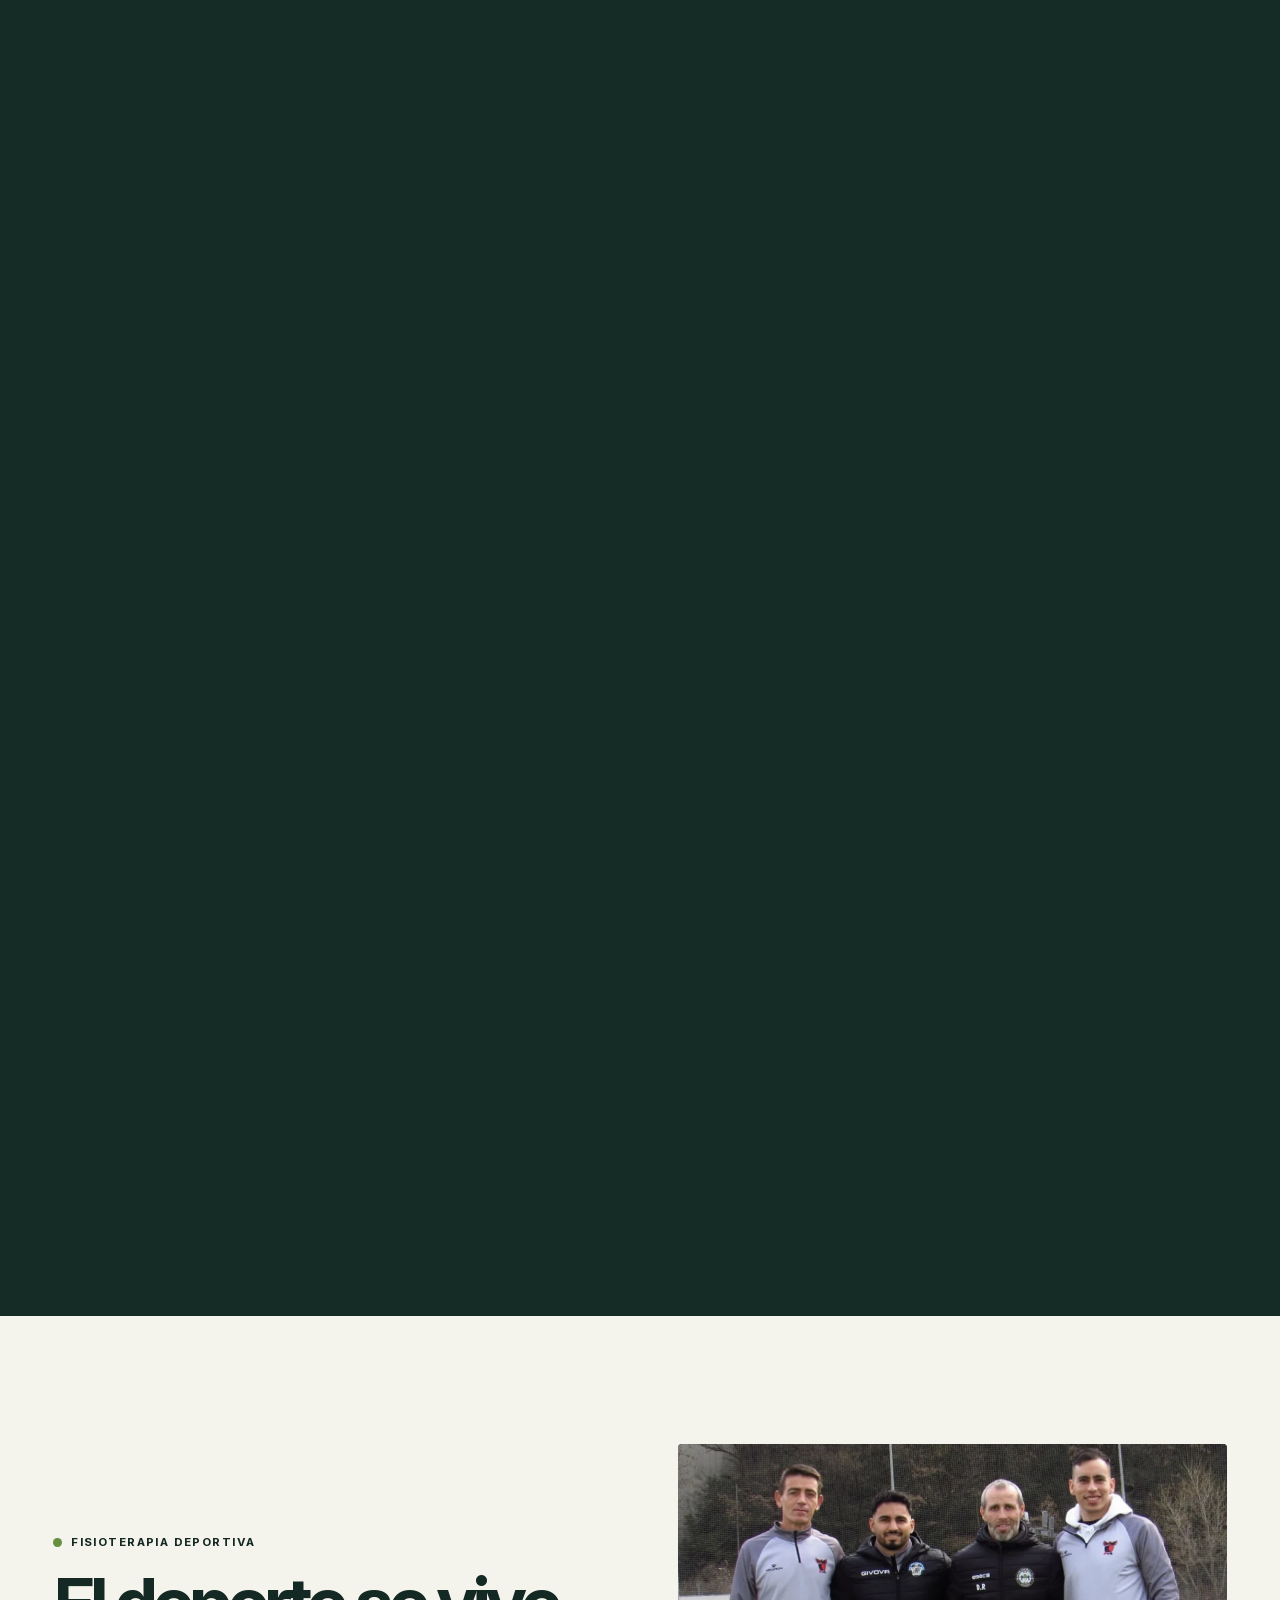
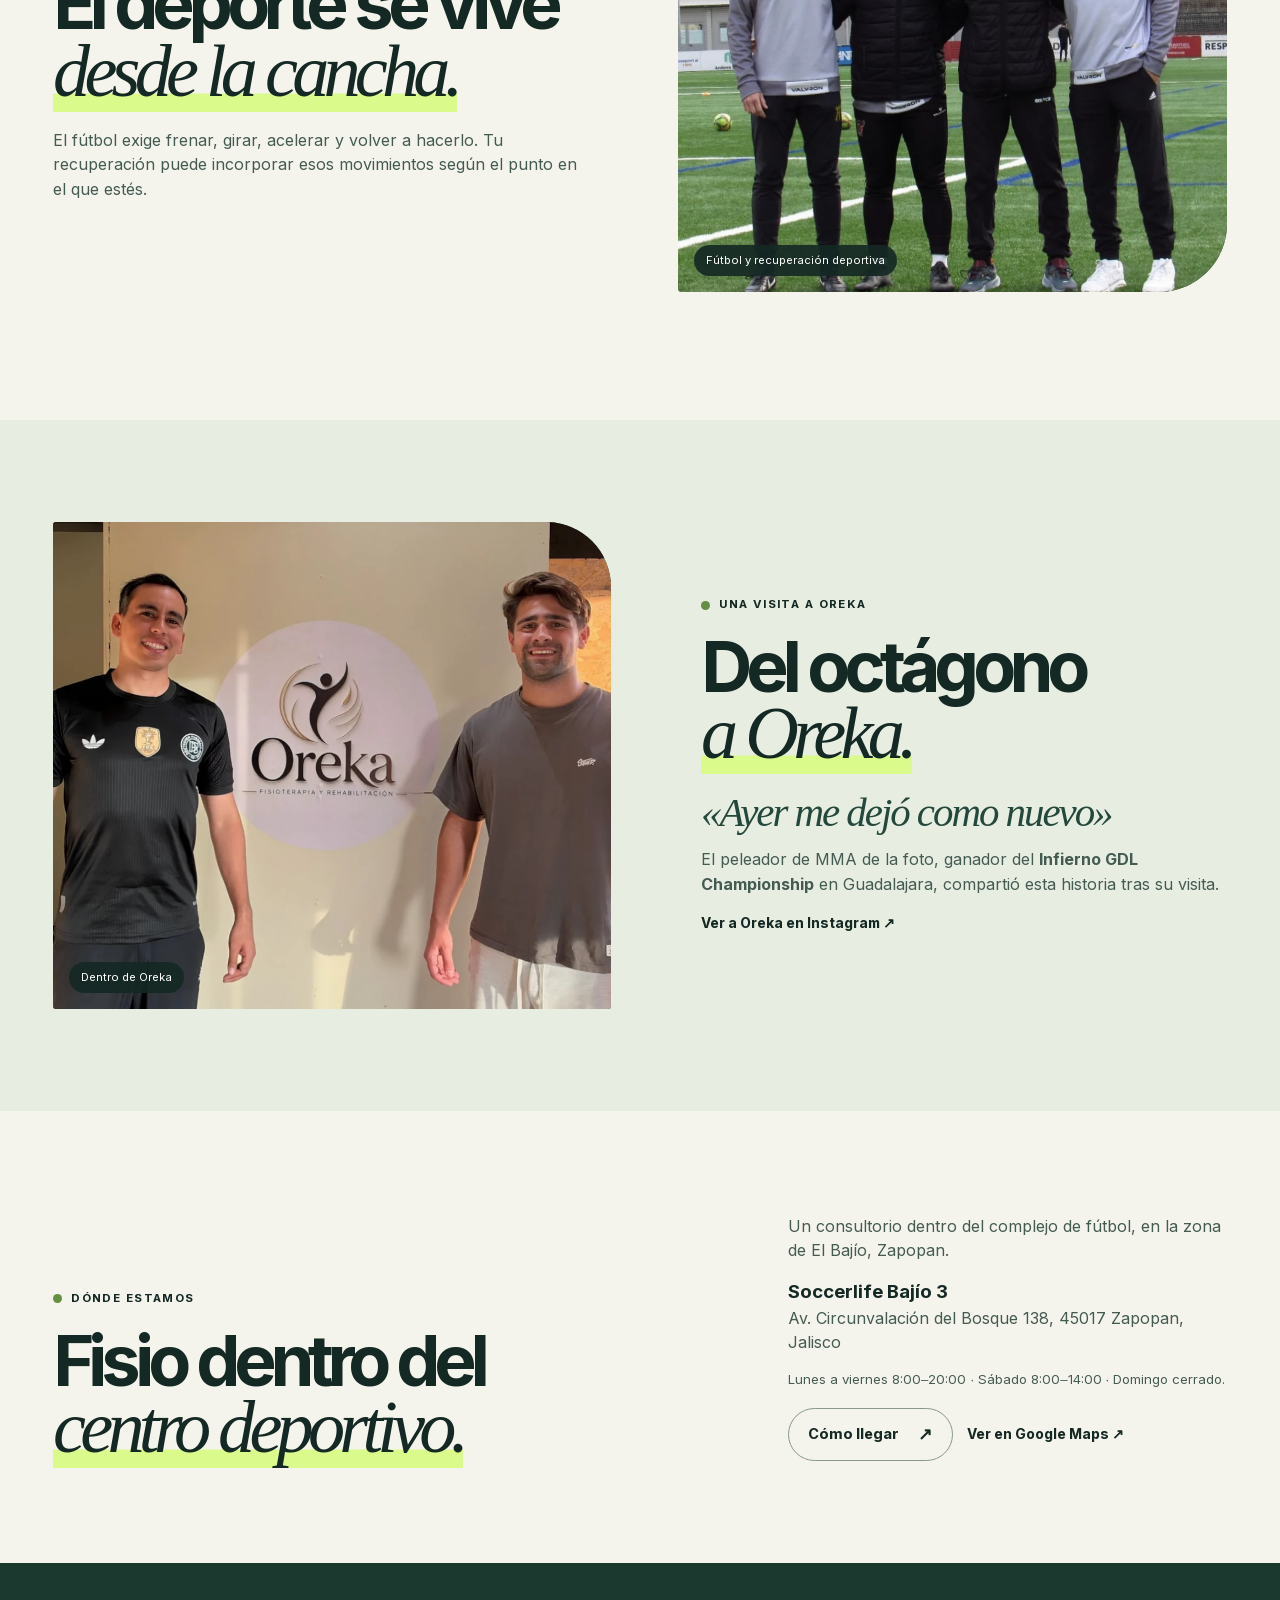
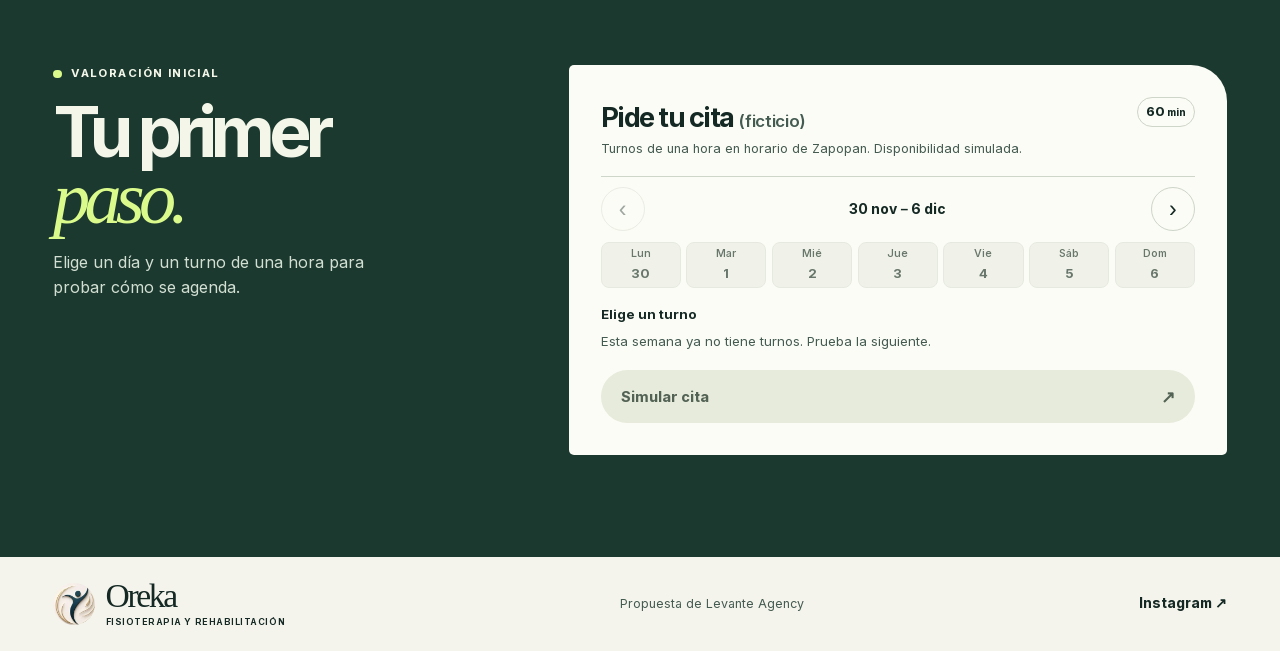
==== commit 9095131e: "Clarify Oreka location in El Bajío, Zapopan" ====
--- a/index.html
+++ b/index.html
@@ -106,7 +106,7 @@
         <h2 id="location-title">Fisio dentro del<br><em class="accent-mark">centro deportivo.</em></h2>
       </div>
       <div class="location-detail">
-        <p>Un consultorio dentro del complejo de fútbol, en la zona de El Bajío.</p>
+        <p>Un consultorio dentro del complejo de fútbol, en la zona de El Bajío, Zapopan.</p>
         <address><strong>Soccerlife Bajío 3</strong>Av. Circunvalación del Bosque 138, 45017 Zapopan, Jalisco</address>
         <p class="location-hours">Lunes a viernes 8:00–20:00 · Sábado 8:00–14:00 · Domingo cerrado.</p>
         <a class="button button-outline" href="https://www.google.com/maps/dir/?api=1&amp;destination=Oreka%20Fisioterapia%20y%20Rehabilitaci%C3%B3n%2C%20Av.%20Circunvalaci%C3%B3n%20del%20Bosque%20138%2C%20Zapopan%2C%20Jalisco" target="_blank" rel="noopener">Cómo llegar <span aria-hidden="true">↗</span></a>
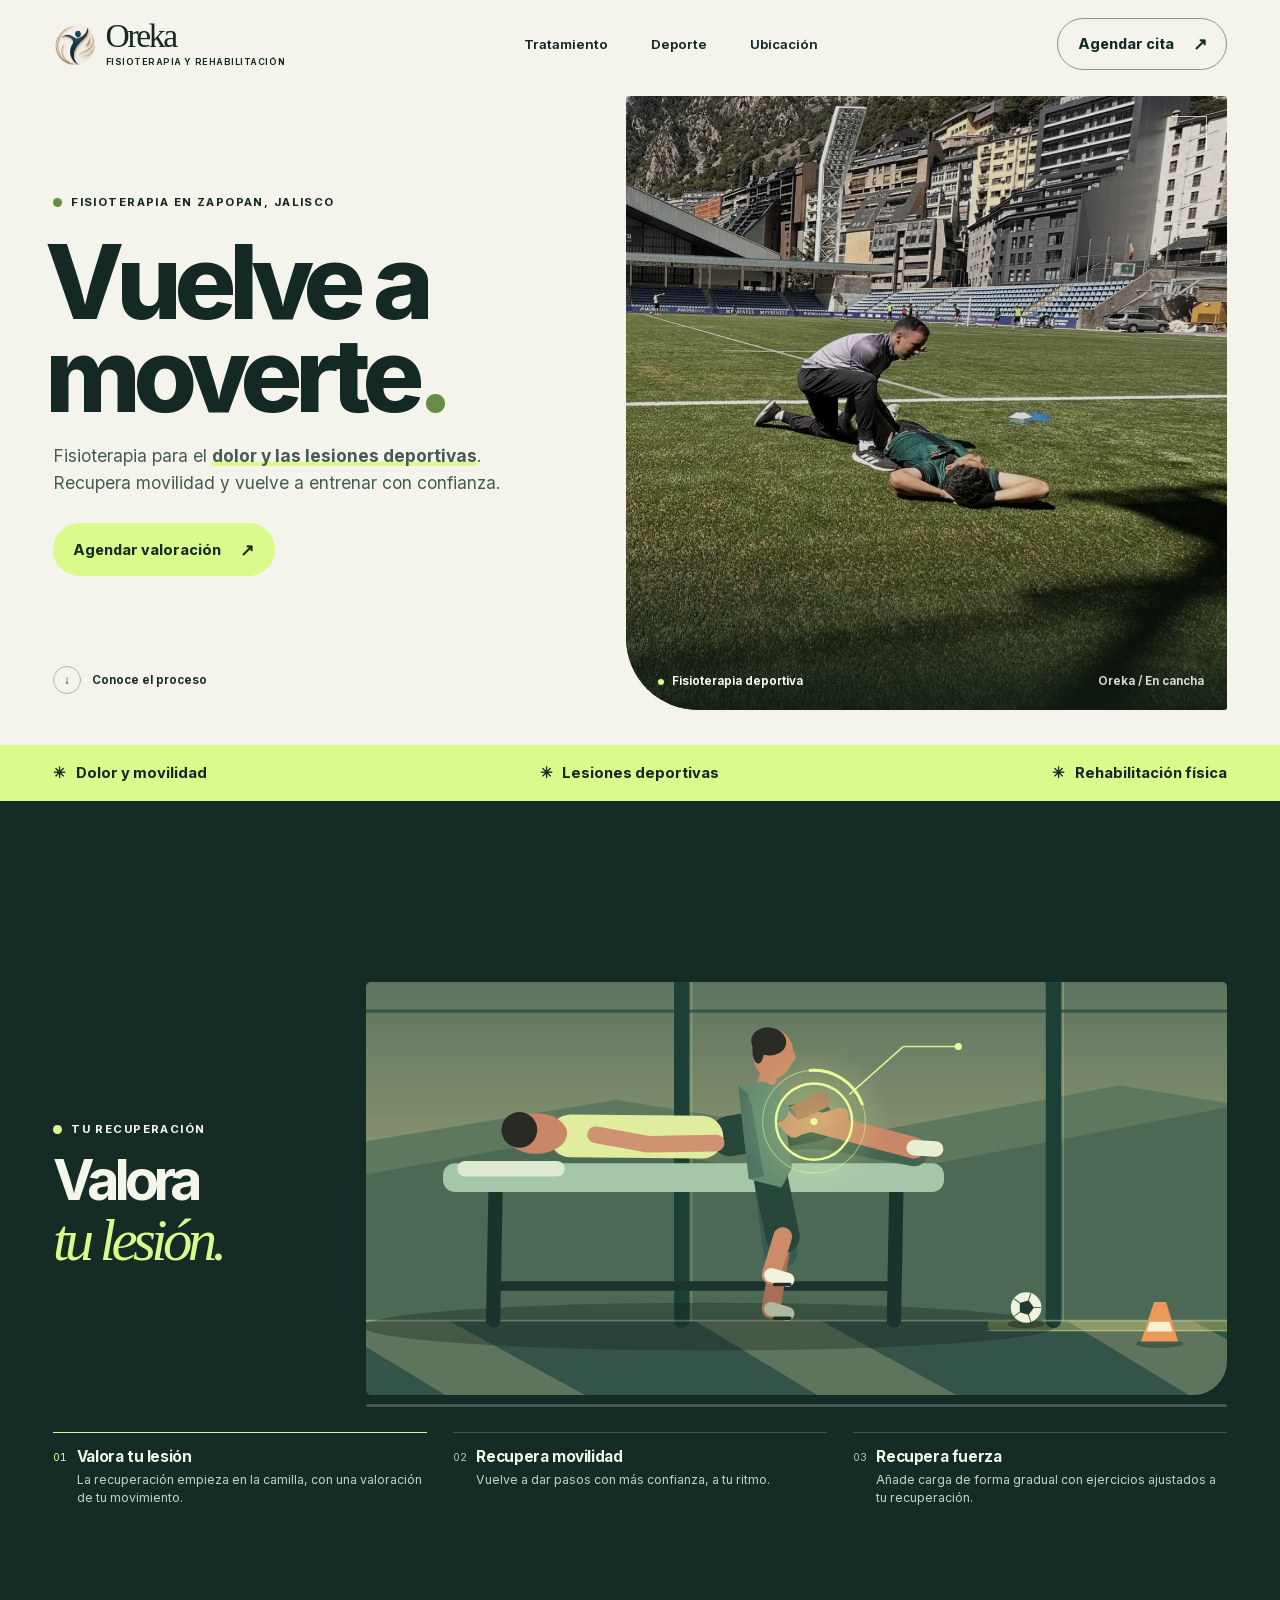
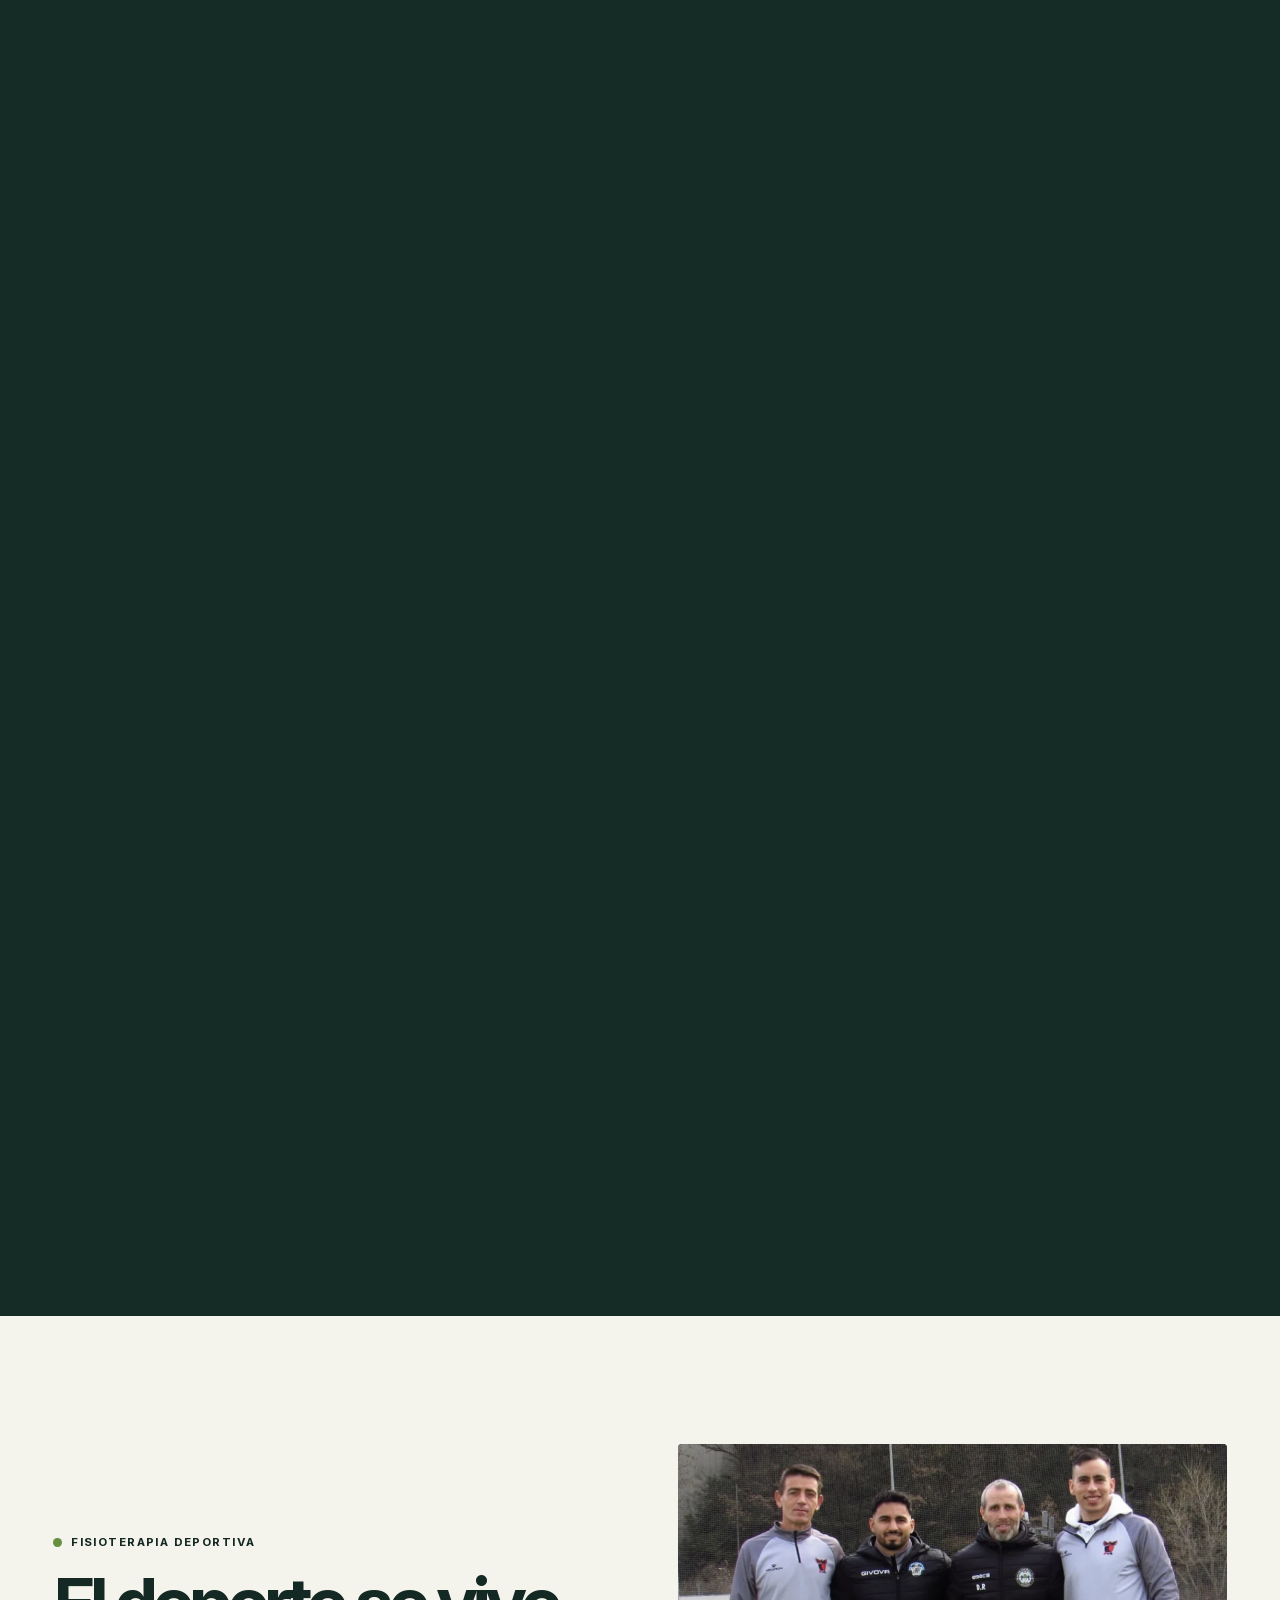
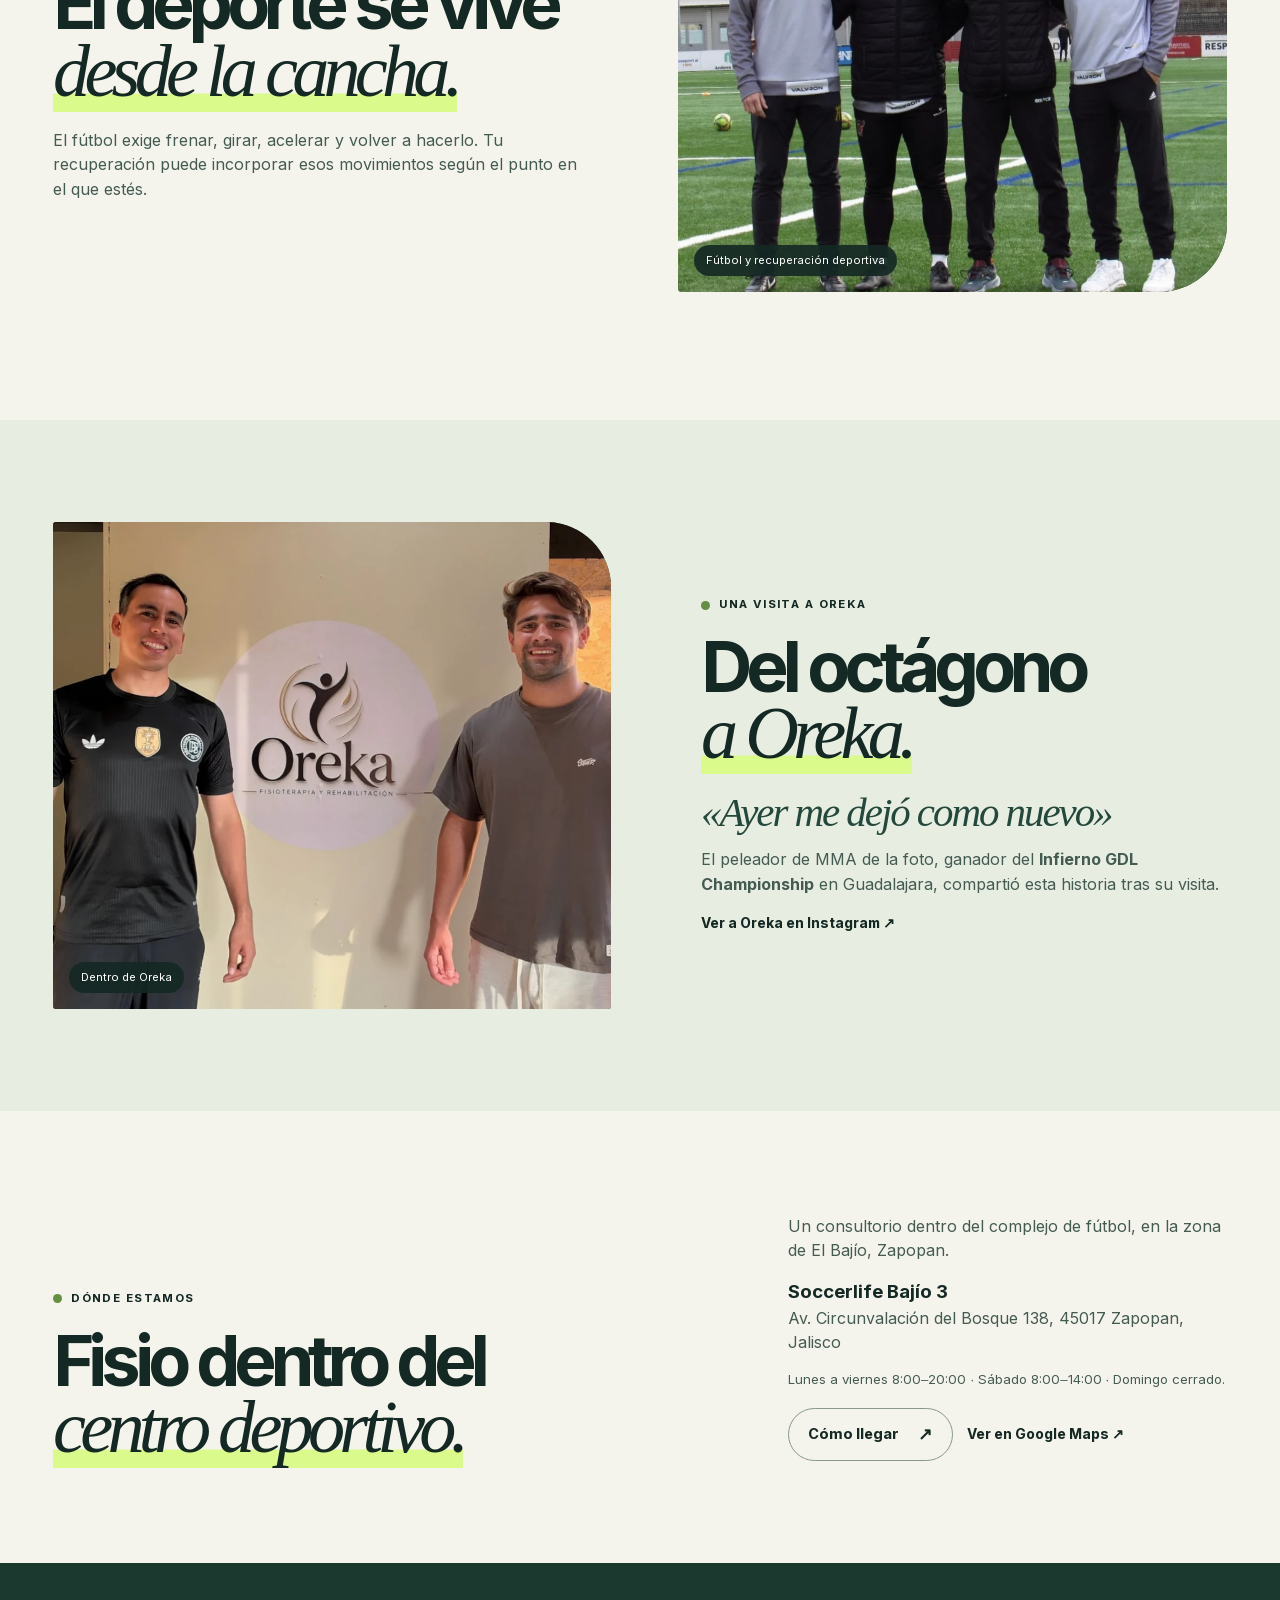
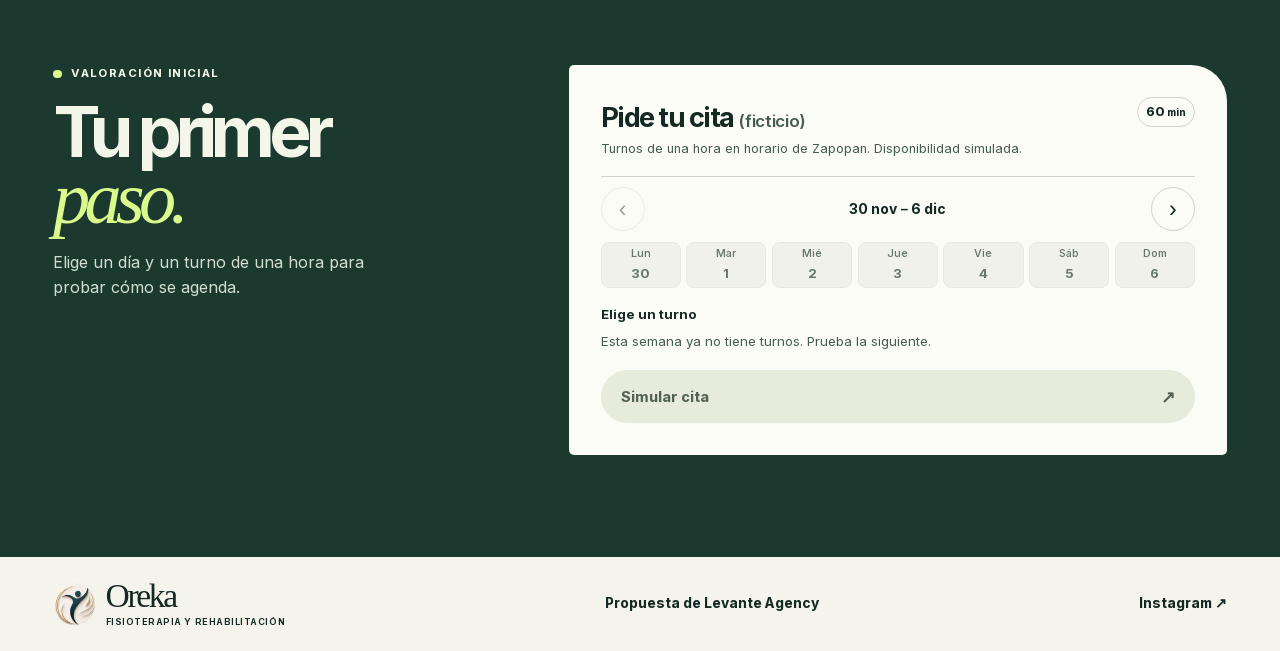
==== commit 92cbaaba: "Add Oreka growth proposal, sample blog and review QR" ====
--- a/index.html
+++ b/index.html
@@ -45,7 +45,7 @@
     </section>
 
     <div class="service-strip" aria-label="Áreas de atención">
-      <div class="shell">
+      <div class="shell" data-reveal>
         <span><i aria-hidden="true">✳</i> Dolor y movilidad</span>
         <span><i aria-hidden="true">✳</i> Lesiones deportivas</span>
         <span><i aria-hidden="true">✳</i> Rehabilitación física</span>
@@ -55,7 +55,7 @@
     <section class="motion" id="tratamiento" aria-labelledby="motion-label">
       <div class="motion-sticky">
         <div class="shell motion-inner">
-          <div class="motion-intro">
+          <div class="motion-intro" data-reveal>
             <p class="eyebrow" id="motion-label"><span class="dot"></span> Tu recuperación</p>
             <h2 id="motion-title">Valora <em>tu lesión.</em></h2>
           </div>
@@ -73,12 +73,12 @@
     </section>
 
     <section class="sport shell" id="deporte" aria-labelledby="sport-title">
-      <div class="section-intro">
+      <div class="section-intro" data-reveal>
         <p class="eyebrow"><span class="dot"></span> Fisioterapia deportiva</p>
         <h2 id="sport-title">El deporte se vive<br><em class="accent-mark">desde la cancha.</em></h2>
         <p>El fútbol exige frenar, girar, acelerar y volver a hacerlo. Tu recuperación puede incorporar esos movimientos según el punto en el que estés.</p>
       </div>
-      <figure class="team-image">
+      <figure class="team-image" data-reveal="photo">
         <img src="assets/equipo.webp" alt="Cuatro integrantes de un cuerpo deportivo posan juntos en un campo de fútbol" width="1050" height="953" loading="lazy">
         <figcaption>Fútbol y recuperación deportiva</figcaption>
       </figure>
@@ -86,11 +86,11 @@
 
     <section class="story" aria-labelledby="story-title">
       <div class="shell story-grid">
-        <figure class="story-image">
+        <figure class="story-image" data-reveal="photo">
           <img src="assets/oreka-mma.webp" alt="El fisioterapeuta de Oreka a la izquierda junto a un peleador de MMA en las instalaciones de Oreka" width="1150" height="900" loading="lazy">
           <figcaption>Dentro de Oreka</figcaption>
         </figure>
-        <div class="story-copy">
+        <div class="story-copy" data-reveal>
           <p class="eyebrow"><span class="dot"></span> Una visita a Oreka</p>
           <h2 id="story-title">Del octágono<br><em class="accent-mark">a Oreka.</em></h2>
           <blockquote>«Ayer me dejó como nuevo»</blockquote>
@@ -101,11 +101,11 @@
     </section>
 
     <section class="location shell" id="ubicacion" aria-labelledby="location-title">
-      <div>
+      <div data-reveal>
         <p class="eyebrow"><span class="dot"></span> Dónde estamos</p>
         <h2 id="location-title">Fisio dentro del<br><em class="accent-mark">centro deportivo.</em></h2>
       </div>
-      <div class="location-detail">
+      <div class="location-detail" data-reveal>
         <p>Un consultorio dentro del complejo de fútbol, en la zona de El Bajío, Zapopan.</p>
         <address><strong>Soccerlife Bajío 3</strong>Av. Circunvalación del Bosque 138, 45017 Zapopan, Jalisco</address>
         <p class="location-hours">Lunes a viernes 8:00–20:00 · Sábado 8:00–14:00 · Domingo cerrado.</p>
@@ -116,12 +116,12 @@
 
     <section class="booking" id="cita" aria-labelledby="booking-title">
       <div class="shell booking-inner">
-        <div class="booking-copy">
+        <div class="booking-copy" data-reveal>
           <p class="eyebrow"><span class="dot"></span> Valoración inicial</p>
           <h2 id="booking-title">Tu primer<br><em>paso.</em></h2>
           <p>Elige un día y un turno de una hora para probar cómo se agenda.</p>
         </div>
-        <div class="calendar">
+        <div class="calendar" data-reveal>
           <div class="calendar-heading">
             <div><h3>Pide tu cita <small>(ficticio)</small></h3><p id="calendar-note">Turnos de una hora en horario de Zapopan. Disponibilidad simulada.</p></div>
             <span class="calendar-clock" aria-hidden="true">60<span> min</span></span>
@@ -152,7 +152,7 @@
       <img src="assets/oreka-logo.webp" width="42" height="42" alt="">
       <span>Oreka<small>Fisioterapia y rehabilitación</small></span>
     </a>
-    <p>Propuesta de Levante Agency</p>
+    <a class="text-link" href="propuesta/index.html">Propuesta de Levante Agency</a>
     <a class="text-link" href="https://www.instagram.com/oreka_fisio/" target="_blank" rel="noopener">Instagram <span aria-hidden="true">↗</span></a>
   </footer>
 </body>
